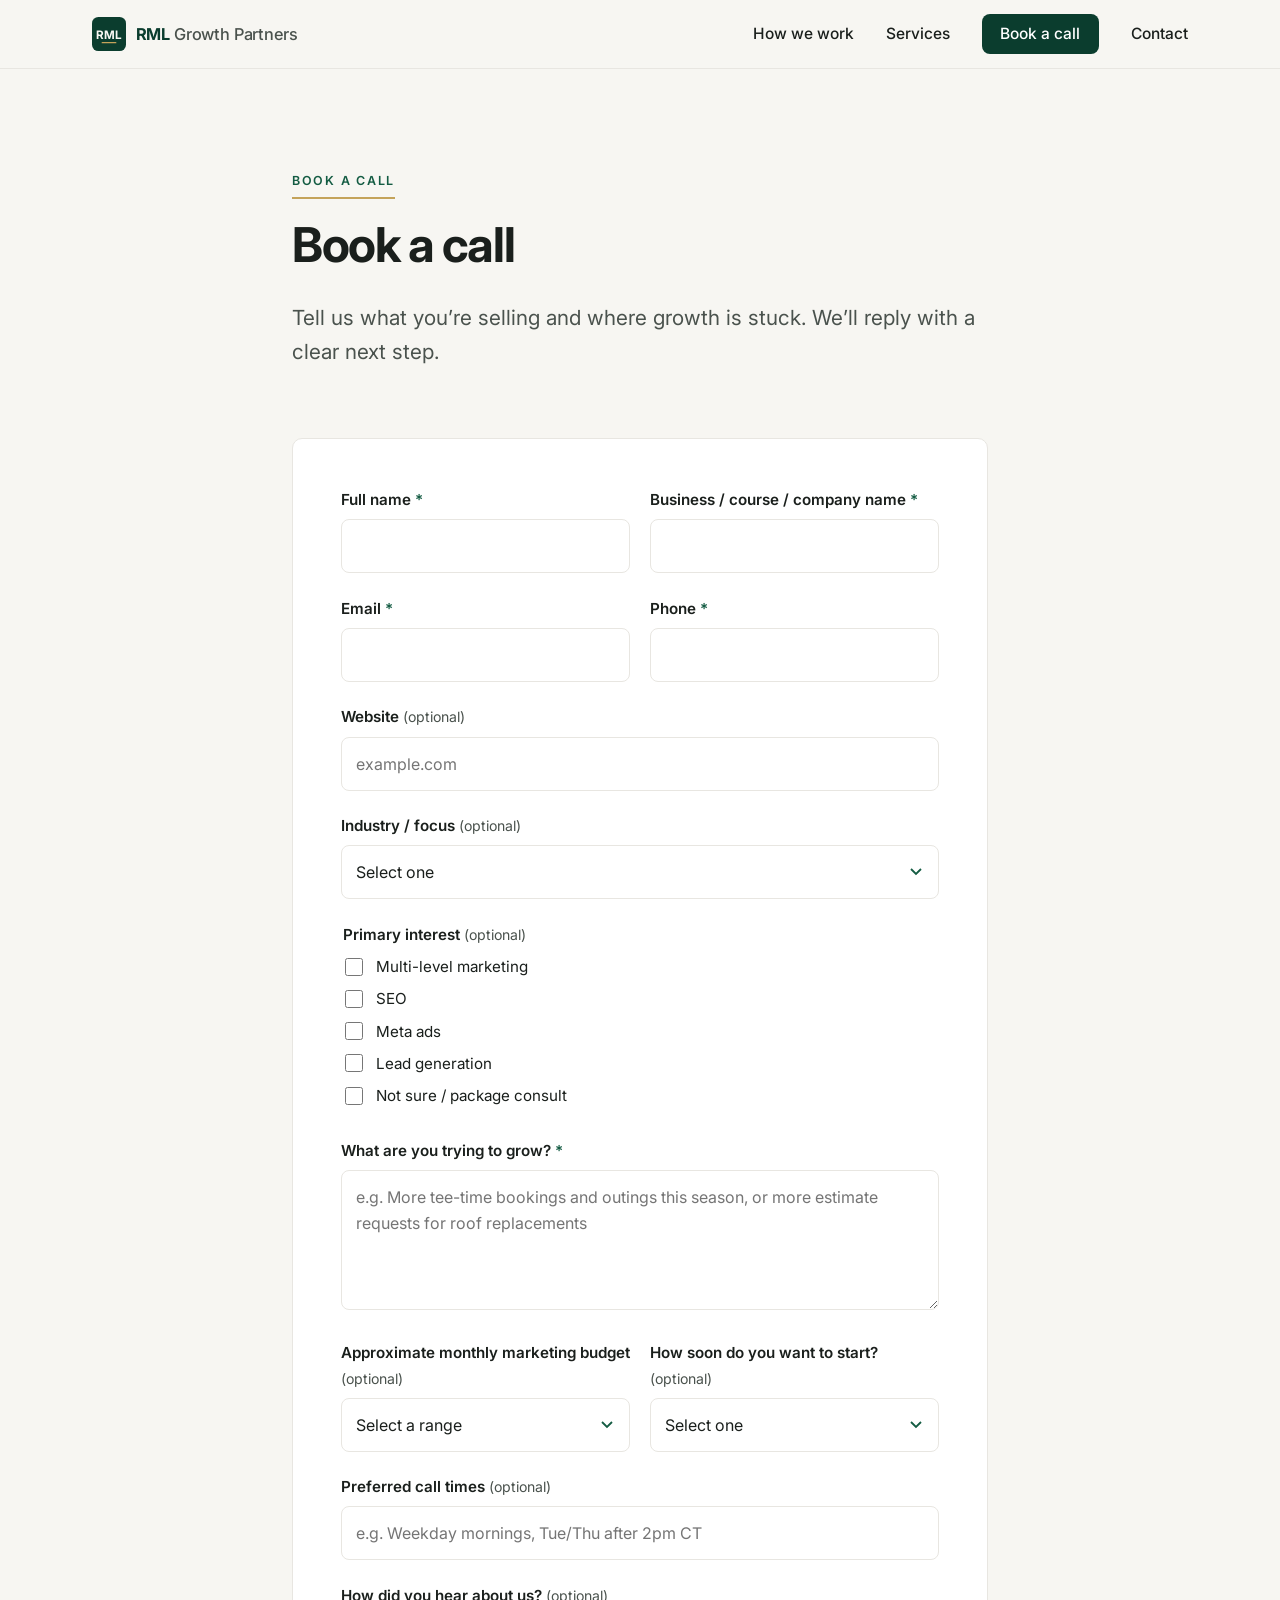
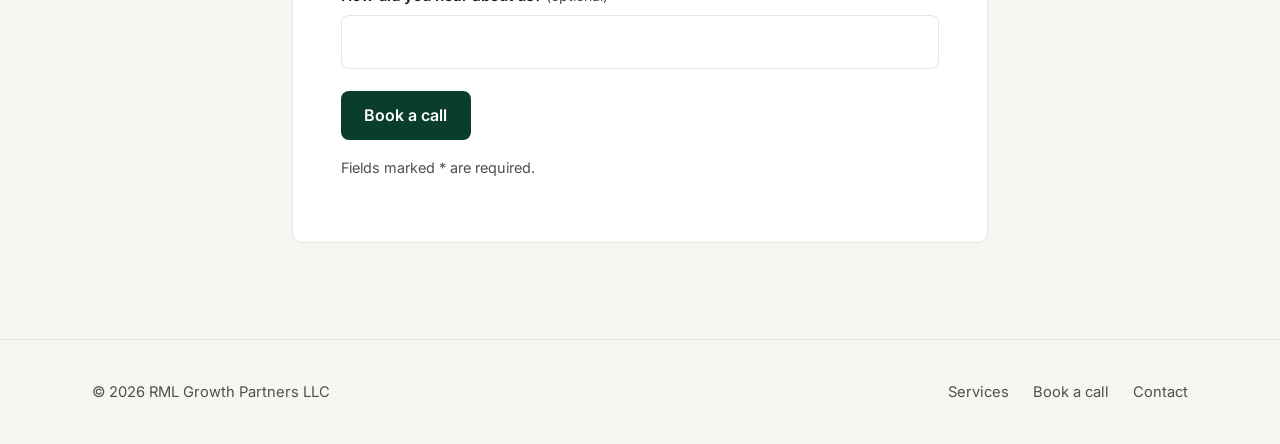
==== book/index.html @ 1b5baf7e "Initial RML Growth Partners marketing site" ====
<!doctype html>
<html lang="en">
<head>
  <meta charset="utf-8">
  <meta name="viewport" content="width=device-width, initial-scale=1">
  <title>Book a call — RML Growth Partners</title>
  <meta name="description" content="Book a call with RML Growth Partners. Tell us what you’re selling and where growth is stuck — we’ll reply with a clear next step.">
  <meta name="theme-color" content="#0B3D2E">
  <meta property="og:type" content="website">
  <meta property="og:site_name" content="RML Growth Partners">
  <meta property="og:title" content="Book a call — RML Growth Partners">
  <meta property="og:description" content="Book a call with RML Growth Partners. Tell us what you’re selling and where growth is stuck — we’ll reply with a clear next step.">
  <link rel="icon" type="image/svg+xml" href="../assets/favicon.svg">
  <link rel="preconnect" href="https://fonts.googleapis.com">
  <link rel="preconnect" href="https://fonts.gstatic.com" crossorigin>
  <link href="https://fonts.googleapis.com/css2?family=Inter:wght@400;500;600;700&display=swap" rel="stylesheet">
  <link rel="stylesheet" href="../styles.css">
</head>
<body>
  <a class="skip-link" href="#main">Skip to content</a>
  <header class="site-header">
    <div class="container header-inner">
      <a class="brand" href="../" aria-label="RML Growth Partners — home">
        <svg class="brand-mark" viewBox="0 0 64 64" aria-hidden="true" focusable="false"><rect width="64" height="64" rx="12" fill="#0B3D2E"/><text x="32" y="41" text-anchor="middle" font-family="Inter, Helvetica, Arial, sans-serif" font-size="22" font-weight="700" fill="#F7F6F2">RML</text><rect x="18" y="47" width="28" height="2.5" rx="1.25" fill="#C4A35A"/></svg>
        <span class="brand-name">RML <span>Growth Partners</span></span>
      </a>
      <button class="nav-toggle" type="button" aria-controls="site-nav" aria-expanded="false" aria-label="Open menu">
        <svg width="22" height="22" viewBox="0 0 24 24" fill="none" stroke="currentColor" stroke-width="1.8" stroke-linecap="round" aria-hidden="true"><path d="M4 7h16M4 12h16M4 17h16"/></svg>
      </button>
      <nav id="site-nav" class="site-nav" aria-label="Primary">
        <ul>
          <li><a href="../#how-we-work">How we work</a></li>
          <li><a href="../#services">Services</a></li>
          <li><a class="btn btn-primary" href="../book/">Book a call</a></li>
          <li><a href="../contact/">Contact</a></li>
        </ul>
      </nav>
    </div>
  </header>
  <main id="main">
    <section class="page-head">
      <div class="container narrow">
        <span class="kicker">Book a call</span>
        <h1>Book a call</h1>
        <p class="lead">Tell us what you’re selling and where growth is stuck. We’ll reply with a clear next step.</p>
      </div>
    </section>
    <section class="form-wrap">
      <div class="container narrow">
        <div class="form-panel">
          <form id="book-form" action="https://formsubmit.co/ajax/ryan@rmlgrowth.com" method="POST" data-ajax-form data-success="book-success" novalidate>
            <input type="hidden" name="_subject" value="New call request — rmlgrowth.com">
            <input type="hidden" name="_template" value="table">
            <input type="hidden" name="_captcha" value="false">
            <input type="hidden" name="Form" value="Book a call (/book)">
            <div class="hp" aria-hidden="true">
              <label for="book-honey">Leave this field empty</label>
              <input id="book-honey" type="text" name="_honey" tabindex="-1" autocomplete="off">
            </div>

            <div class="field-row">
              <div class="field">
                <label for="book-name">Full name <span class="req" aria-hidden="true">*</span></label>
                <input id="book-name" name="Full name" type="text" autocomplete="name" required aria-describedby="book-name-err">
                <p class="field-error" id="book-name-err" role="alert"></p>
              </div>
              <div class="field">
                <label for="book-company">Business / course / company name <span class="req" aria-hidden="true">*</span></label>
                <input id="book-company" name="Business name" type="text" autocomplete="organization" required aria-describedby="book-company-err">
                <p class="field-error" id="book-company-err" role="alert"></p>
              </div>
            </div>
            <div class="field-row">
              <div class="field">
                <label for="book-email">Email <span class="req" aria-hidden="true">*</span></label>
                <input id="book-email" name="email" type="email" autocomplete="email" required aria-describedby="book-email-err">
                <p class="field-error" id="book-email-err" role="alert"></p>
              </div>
              <div class="field">
                <label for="book-phone">Phone <span class="req" aria-hidden="true">*</span></label>
                <input id="book-phone" name="Phone" type="tel" autocomplete="tel" required aria-describedby="book-phone-err">
                <p class="field-error" id="book-phone-err" role="alert"></p>
              </div>
            </div>
            <div class="field">
              <label for="book-website">Website <span class="opt">(optional)</span></label>
              <input id="book-website" name="Website" type="url" autocomplete="url" placeholder="example.com" aria-describedby="book-website-err">
              <p class="field-error" id="book-website-err" role="alert"></p>
            </div>
            <div class="field">
              <label for="book-industry">Industry / focus <span class="opt">(optional)</span></label>
              <select id="book-industry" name="Industry">
                <option value="">Select one</option>
                <option>Golf course</option>
                <option>Roofing</option>
                <option>HVAC</option>
                <option>Other / multi</option>
              </select>
            </div>
            <fieldset class="field checkbox-group">
              <legend>Primary interest <span class="opt">(optional)</span></legend>
              <label class="check"><input type="checkbox" name="Primary interest" value="Multi-level marketing"> Multi-level marketing</label>
              <label class="check"><input type="checkbox" name="Primary interest" value="SEO"> SEO</label>
              <label class="check"><input type="checkbox" name="Primary interest" value="Meta ads"> Meta ads</label>
              <label class="check"><input type="checkbox" name="Primary interest" value="Lead generation"> Lead generation</label>
              <label class="check"><input type="checkbox" name="Primary interest" value="Not sure / package consult"> Not sure / package consult</label>
            </fieldset>
            <div class="field">
              <label for="book-grow">What are you trying to grow? <span class="req" aria-hidden="true">*</span></label>
              <textarea id="book-grow" name="What are you trying to grow" required placeholder="e.g. More tee-time bookings and outings this season, or more estimate requests for roof replacements" aria-describedby="book-grow-err"></textarea>
              <p class="field-error" id="book-grow-err" role="alert"></p>
            </div>
            <div class="field-row">
              <div class="field">
                <label for="book-budget">Approximate monthly marketing budget <span class="opt">(optional)</span></label>
                <select id="book-budget" name="Monthly budget">
                <option value="">Select a range</option>
                <option>Under $2k</option>
                <option>$2–5k</option>
                <option>$5–10k</option>
                <option>$10k+</option>
                <option>Prefer to discuss</option>
                </select>
              </div>
              <div class="field">
                <label for="book-timing">How soon do you want to start? <span class="opt">(optional)</span></label>
                <select id="book-timing" name="Start timing">
                <option value="">Select one</option>
                <option>ASAP</option>
                <option>This month</option>
                <option>Exploring</option>
                </select>
              </div>
            </div>
            <div class="field">
              <label for="book-times">Preferred call times <span class="opt">(optional)</span></label>
              <input id="book-times" name="Preferred call times" type="text" placeholder="e.g. Weekday mornings, Tue/Thu after 2pm CT" aria-describedby="book-times-err">
              <p class="field-error" id="book-times-err" role="alert"></p>
            </div>
            <div class="field">
              <label for="book-source">How did you hear about us? <span class="opt">(optional)</span></label>
              <input id="book-source" name="How did you hear about us" type="text">
            </div>

            <button class="btn btn-primary" type="submit">Book a call</button>
            <p class="form-note">Fields marked <span class="req">*</span> are required.</p>
            <div class="form-status" role="alert" aria-live="assertive"></div>
          </form>

          <div id="book-success" class="form-success" role="status" aria-live="polite">
            <svg class="check-icon" viewBox="0 0 48 48" fill="none" stroke="currentColor" stroke-width="2" stroke-linecap="round" stroke-linejoin="round" aria-hidden="true"><circle cx="24" cy="24" r="20"/><path d="m15 24 6 6 12-12"/></svg>
            <h2>Thanks — we’ll follow up shortly.</h2>
            <p><a href="../">Back to home</a></p>
          </div>
        </div>
      </div>
    </section>
  </main>
  <footer class="site-footer">
    <div class="container footer-inner">
      <p style="margin:0">&copy; <span data-year>2026</span> RML Growth Partners LLC</p>
      <nav class="footer-nav" aria-label="Footer">
        <ul>
          <li><a href="../#services">Services</a></li>
          <li><a href="../book/">Book a call</a></li>
          <li><a href="../contact/">Contact</a></li>
        </ul>
      </nav>
    </div>
  </footer>
  <script src="../main.js" defer></script>
</body>
</html>
---- styles.css ----
/* RML Growth Partners — single stylesheet */
:root {
  --green-900: #0B3D2E;
  --green-700: #145C43;
  --gold: #C4A35A;
  --text: #1A1F1C;
  --muted: #4A524D;
  --bg: #F7F6F2;
  --neutral: #E8E6E1;
  --white: #FFFFFF;
  --radius: 10px;
  --max: 1160px;
  --measure: 760px;
  --font: "Inter", system-ui, -apple-system, "Segoe UI", Roboto, Helvetica, Arial, sans-serif;
}

*, *::before, *::after { box-sizing: border-box; }
html { scroll-behavior: smooth; -webkit-text-size-adjust: 100%; }
@media (prefers-reduced-motion: reduce) { html { scroll-behavior: auto; } }
body {
  margin: 0;
  font-family: var(--font);
  font-size: 1.0625rem;
  line-height: 1.65;
  color: var(--text);
  background: var(--bg);
  -webkit-font-smoothing: antialiased;
}
img, svg { display: block; max-width: 100%; }
a { color: var(--green-700); text-underline-offset: 3px; }
a:hover { color: var(--green-900); }
:focus-visible { outline: 3px solid var(--gold); outline-offset: 3px; border-radius: 4px; }

h1, h2, h3 { line-height: 1.15; letter-spacing: -0.02em; margin: 0 0 .6em; color: var(--text); }
h1 { font-size: clamp(2.1rem, 5.4vw, 3.6rem); font-weight: 700; letter-spacing: -0.03em; }
h2 { font-size: clamp(1.7rem, 3.6vw, 2.5rem); font-weight: 700; }
h3 { font-size: 1.25rem; font-weight: 650; }
p { margin: 0 0 1em; }

.skip-link { position: absolute; left: -9999px; top: 0; background: var(--white); color: var(--green-900); padding: .75rem 1rem; z-index: 100; }
.skip-link:focus { left: 1rem; top: 1rem; }

.container { width: 100%; max-width: var(--max); margin: 0 auto; padding: 0 1.25rem; }
.narrow { max-width: var(--measure); }
@media (min-width: 768px) { .container { padding: 0 2rem; } }

/* Header */
.site-header { position: sticky; top: 0; z-index: 50; background: rgba(247, 246, 242, .94); backdrop-filter: saturate(1.2) blur(8px); border-bottom: 1px solid var(--neutral); }
.header-inner { display: flex; align-items: center; justify-content: space-between; min-height: 68px; gap: 1rem; }
.brand { display: inline-flex; align-items: center; gap: .6rem; text-decoration: none; color: var(--green-900); font-weight: 700; letter-spacing: -0.01em; }
.brand-mark { width: 34px; height: 34px; }
.brand-name { font-size: 1.02rem; }
.brand-name span { font-weight: 500; color: var(--muted); }
.nav-toggle { display: inline-flex; align-items: center; justify-content: center; width: 44px; height: 44px; border: 1px solid var(--neutral); background: var(--white); border-radius: 8px; cursor: pointer; color: var(--green-900); }
.site-nav { display: none; }
.site-nav.is-open { display: block; position: absolute; top: 68px; left: 0; right: 0; background: var(--bg); border-bottom: 1px solid var(--neutral); padding: .5rem 1.25rem 1.25rem; }
.site-nav ul { list-style: none; margin: 0; padding: 0; display: flex; flex-direction: column; gap: .25rem; }
.site-nav a { display: block; padding: .7rem 0; text-decoration: none; color: var(--text); font-weight: 500; }
.site-nav a:hover { color: var(--green-700); }
.site-nav .btn { display: inline-flex; margin-top: .5rem; color: var(--white); }
@media (min-width: 860px) {
  .nav-toggle { display: none; }
  .site-nav, .site-nav.is-open { display: block; position: static; background: none; border: 0; padding: 0; }
  .site-nav ul { flex-direction: row; align-items: center; gap: 2rem; }
  .site-nav a { padding: .4rem 0; font-size: .97rem; }
  .site-nav .btn { margin-top: 0; padding: .6rem 1.1rem; }
}

/* Buttons */
.btn { display: inline-flex; align-items: center; justify-content: center; gap: .5rem; padding: .85rem 1.4rem; border-radius: 8px; font-weight: 600; font-size: 1rem; text-decoration: none; border: 1.5px solid transparent; cursor: pointer; transition: background .15s ease, color .15s ease, border-color .15s ease; font-family: inherit; line-height: 1.2; }
.btn-primary { background: var(--green-900); color: var(--white); }
.btn-primary:hover { background: var(--green-700); color: var(--white); }
.btn-secondary { background: transparent; color: var(--green-900); border-color: var(--green-900); }
.btn-secondary:hover { background: var(--green-900); color: var(--white); }
.btn-light { background: var(--white); color: var(--green-900); }
.btn-light:hover { background: var(--bg); color: var(--green-900); }
.btn-outline-light { background: transparent; color: var(--white); border-color: rgba(255,255,255,.6); }
.btn-outline-light:hover { background: rgba(255,255,255,.1); color: var(--white); border-color: var(--white); }
.btn[disabled] { opacity: .6; cursor: progress; }
.btn-row { display: flex; flex-wrap: wrap; gap: .85rem; }

/* Sections */
.section { padding: 5rem 0; }
@media (min-width: 768px) { .section { padding: 7.5rem 0; } }
.section + .section { border-top: 1px solid var(--neutral); }
.kicker { display: inline-block; font-size: .78rem; font-weight: 600; letter-spacing: .14em; text-transform: uppercase; color: var(--green-700); margin-bottom: 1.1rem; padding-bottom: .35rem; border-bottom: 2px solid var(--gold); }
.lead { font-size: clamp(1.1rem, 2vw, 1.3rem); color: var(--muted); max-width: 62ch; }
.section-head { max-width: var(--measure); margin-bottom: 3rem; }

/* Hero */
.hero { background: var(--green-900); color: var(--white); padding: 5.5rem 0 6rem; position: relative; overflow: hidden; }
.hero::after { content: ""; position: absolute; inset: auto -20% -60% auto; width: 70vw; height: 70vw; max-width: 900px; max-height: 900px; border-radius: 50%; background: radial-gradient(circle, rgba(20,92,67,.55) 0%, rgba(11,61,46,0) 70%); pointer-events: none; }
@media (min-width: 768px) { .hero { padding: 8.5rem 0 9rem; } }
.hero .container { position: relative; z-index: 1; }
.hero h1 { color: var(--white); max-width: 18ch; }
.hero .kicker { color: rgba(255,255,255,.85); }
.hero .lead { color: rgba(255,255,255,.82); margin-bottom: 2.25rem; }
.hero-note { margin-top: 1.5rem; font-size: .95rem; color: rgba(255,255,255,.7); max-width: 58ch; }

/* Steps */
.steps { list-style: none; margin: 0; padding: 0; display: grid; gap: 2.5rem; counter-reset: step; }
@media (min-width: 768px) { .steps { grid-template-columns: repeat(2, 1fr); gap: 3rem 4rem; } }
@media (min-width: 1080px) { .steps { grid-template-columns: repeat(4, 1fr); gap: 2.5rem; } }
.step { border-top: 2px solid var(--green-900); padding-top: 1.25rem; }
.step-num { display: block; font-size: .85rem; font-weight: 600; color: var(--green-700); letter-spacing: .08em; margin-bottom: .6rem; }
.step p { color: var(--muted); margin: 0; }

/* Services */
.services { background: var(--white); }
.service-grid { display: grid; gap: 1.5rem; }
@media (min-width: 860px) { .service-grid { grid-template-columns: repeat(2, 1fr); gap: 1.75rem; } }
.service-card { background: var(--bg); border: 1px solid var(--neutral); border-radius: var(--radius); padding: 2rem; scroll-margin-top: 90px; }
@media (min-width: 768px) { .service-card { padding: 2.5rem; } }
.service-icon { width: 44px; height: 44px; color: var(--green-700); margin-bottom: 1.25rem; }
.service-card h3 { font-size: 1.4rem; }
.service-card > p { color: var(--muted); }
.checklist { list-style: none; margin: 1.25rem 0 0; padding: 1.25rem 0 0; border-top: 1px solid var(--neutral); display: grid; gap: .6rem; }
.checklist li { position: relative; padding-left: 1.6rem; font-size: .98rem; }
.checklist li::before { content: ""; position: absolute; left: 0; top: .55em; width: .65rem; height: .35rem; border-left: 2px solid var(--green-700); border-bottom: 2px solid var(--green-700); transform: rotate(-45deg); }

/* Who we serve */
.serve-grid { display: grid; gap: 1.25rem; margin-top: 2.5rem; }
@media (min-width: 768px) { .serve-grid { grid-template-columns: repeat(3, 1fr); } }
.serve-item { background: var(--white); border: 1px solid var(--neutral); border-radius: var(--radius); padding: 1.75rem; }
.serve-item h3 { font-size: 1.1rem; margin-bottom: .4rem; }
.serve-item p { color: var(--muted); margin: 0; font-size: .98rem; }

/* CTA band */
.cta-band { background: var(--green-900); color: var(--white); }
.cta-band h2 { color: var(--white); max-width: 22ch; }
.cta-band p { color: rgba(255,255,255,.82); max-width: 60ch; }
.cta-band .btn-row { margin-top: 2rem; }
.cta-split { display: grid; gap: 2rem; margin-top: 2.5rem; }
@media (min-width: 768px) { .cta-split { grid-template-columns: 1fr 1fr; gap: 3rem; } }
.cta-split > div { border-top: 1px solid rgba(255,255,255,.2); padding-top: 1.25rem; }
.cta-split h3 { color: var(--white); font-size: 1.1rem; }
.cta-split p { font-size: .98rem; margin-bottom: 1.25rem; }

/* Page header (subpages) */
.page-head { padding: 4.5rem 0 2.5rem; }
@media (min-width: 768px) { .page-head { padding: 6rem 0 3rem; } }
.page-head h1 { font-size: clamp(2rem, 4.5vw, 3rem); }

/* Forms */
.form-wrap { padding-bottom: 6rem; }
.form-panel { background: var(--white); border: 1px solid var(--neutral); border-radius: var(--radius); padding: 1.75rem; }
@media (min-width: 768px) { .form-panel { padding: 3rem; } }
.field { margin-bottom: 1.4rem; }
.field label, .field legend { display: block; font-weight: 600; font-size: .95rem; margin-bottom: .45rem; }
.field .opt { font-weight: 400; color: var(--muted); font-size: .88rem; }
.field .req { color: var(--green-700); }
.field input, .field select, .field textarea { width: 100%; font: inherit; font-size: 1rem; color: var(--text); background: var(--white); border: 1.5px solid var(--neutral); border-radius: 8px; padding: .8rem .9rem; transition: border-color .15s ease; }
.field select { appearance: none; background-image: url("data:image/svg+xml,%3Csvg xmlns='http://www.w3.org/2000/svg' width='12' height='8' viewBox='0 0 12 8'%3E%3Cpath d='M1 1l5 5 5-5' stroke='%23145C43' stroke-width='1.8' fill='none'/%3E%3C/svg%3E"); background-repeat: no-repeat; background-position: right 1rem center; padding-right: 2.5rem; }
.field textarea { min-height: 140px; resize: vertical; }
.field input:hover, .field select:hover, .field textarea:hover { border-color: #cfccc5; }
.field input:focus, .field select:focus, .field textarea:focus { outline: none; border-color: var(--green-700); box-shadow: 0 0 0 3px rgba(196,163,90,.35); }
.field.has-error input, .field.has-error select, .field.has-error textarea { border-color: #A23B2A; }
.field-error { display: none; color: #A23B2A; font-size: .88rem; margin-top: .35rem; }
.field.has-error .field-error { display: block; }
.field-row { display: grid; gap: 0 1.25rem; }
@media (min-width: 640px) { .field-row { grid-template-columns: 1fr 1fr; align-items: end; } }
.checkbox-group { border: 0; padding: 0; margin: 0 0 1.4rem; }
.checkbox-group label.check { display: flex; align-items: center; gap: .6rem; font-weight: 400; margin: 0 0 .45rem; cursor: pointer; }
.checkbox-group input[type="checkbox"] { width: 18px; height: 18px; accent-color: var(--green-900); }
.hp { position: absolute !important; left: -10000px !important; width: 1px; height: 1px; overflow: hidden; }
.form-note { font-size: .9rem; color: var(--muted); margin-top: 1rem; }
.form-status { margin-top: 1.25rem; padding: 1rem 1.15rem; border-radius: 8px; display: none; }
.form-status.is-error { display: block; background: #FBEFEC; border: 1px solid #E8C4BC; color: #6E2418; }
.form-success { display: none; text-align: left; }
.form-success.is-visible { display: block; }
.form-success h2 { font-size: 1.75rem; }
.form-success .check-icon { width: 48px; height: 48px; color: var(--green-700); margin-bottom: 1rem; }

/* Footer */
.site-footer { border-top: 1px solid var(--neutral); padding: 2.5rem 0; font-size: .92rem; color: var(--muted); }
.footer-inner { display: flex; flex-direction: column; gap: 1rem; }
@media (min-width: 768px) { .footer-inner { flex-direction: row; justify-content: space-between; align-items: center; } }
.footer-nav ul { list-style: none; margin: 0; padding: 0; display: flex; flex-wrap: wrap; gap: 1.5rem; }
.footer-nav a { color: var(--muted); text-decoration: none; }
.footer-nav a:hover { color: var(--green-900); text-decoration: underline; }

/* Subtle reveal */
.reveal { opacity: 1; transform: none; }
.js .reveal { opacity: 0; transform: translateY(14px); transition: opacity .6s ease, transform .6s ease; }
.js .reveal.is-in { opacity: 1; transform: none; }
@media (prefers-reduced-motion: reduce) { .js .reveal { opacity: 1; transform: none; transition: none; } }

/* 404 */
.notfound { padding: 7rem 0; }
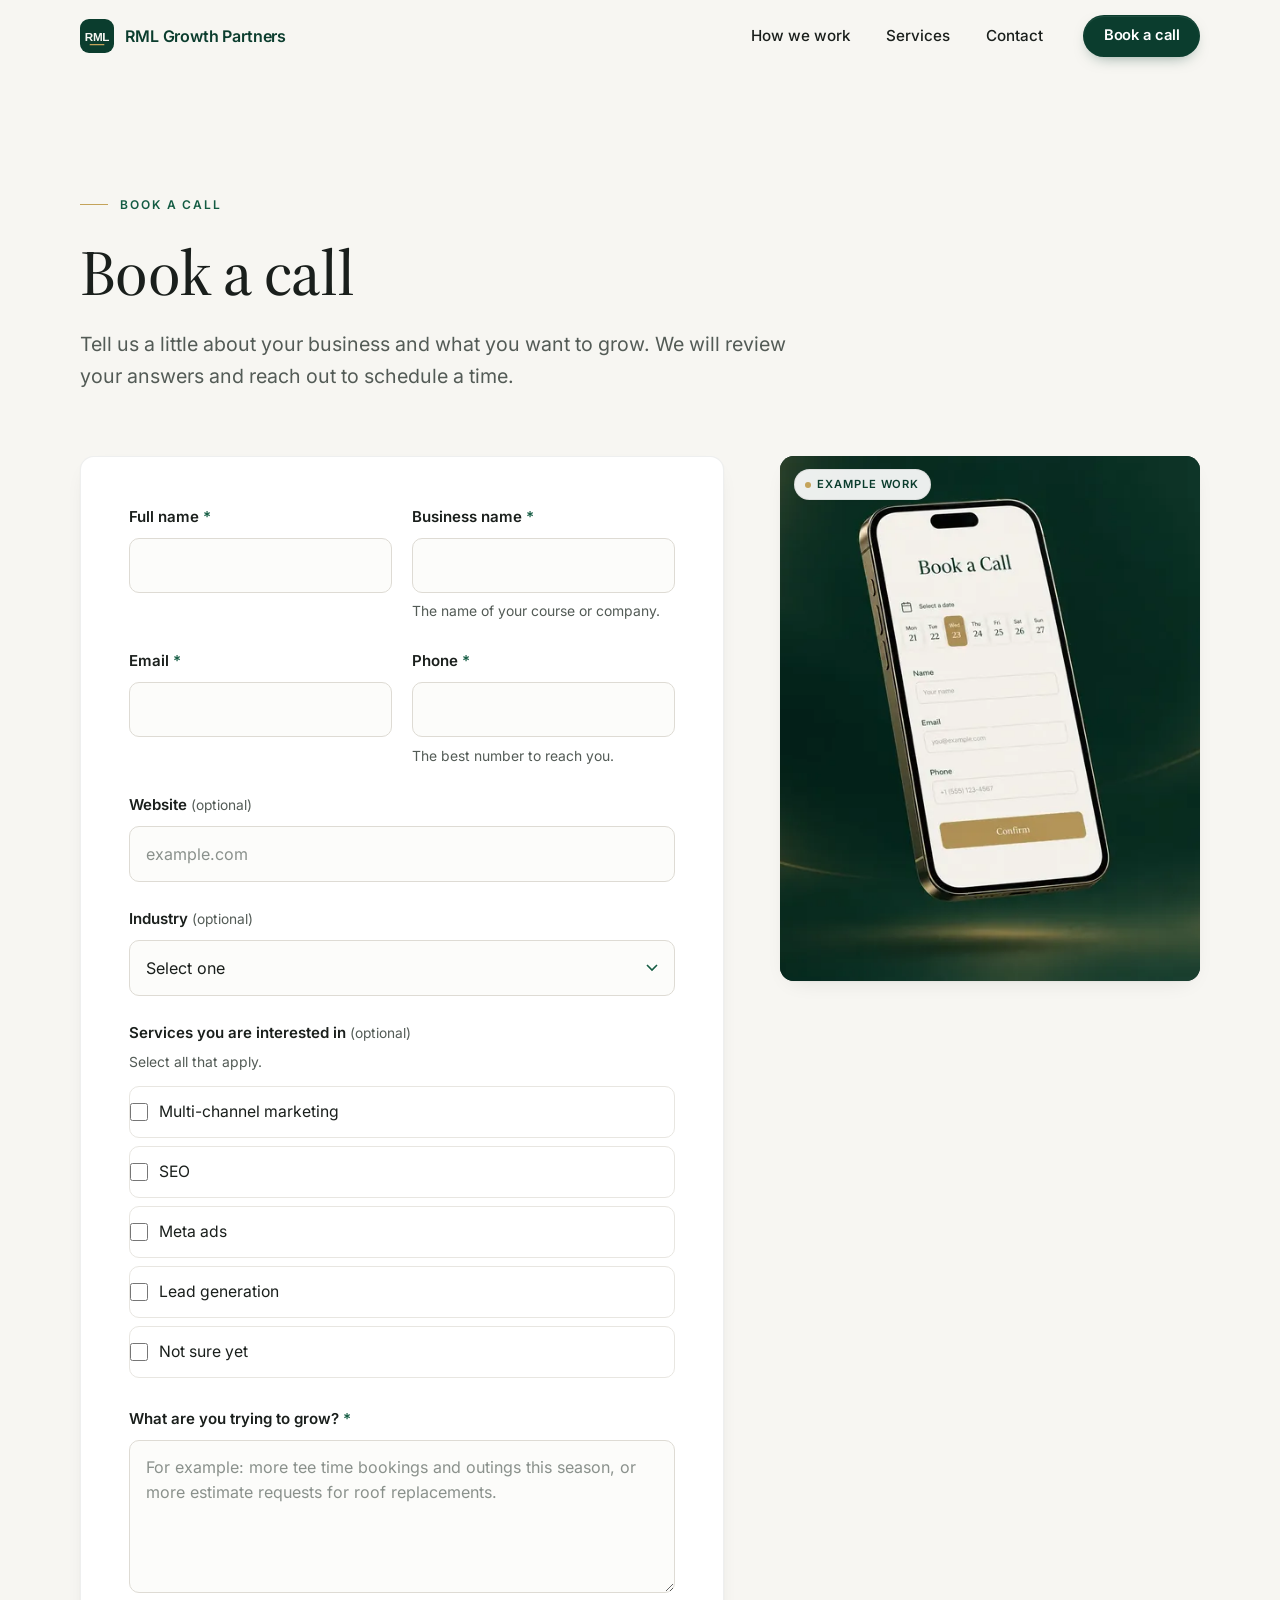
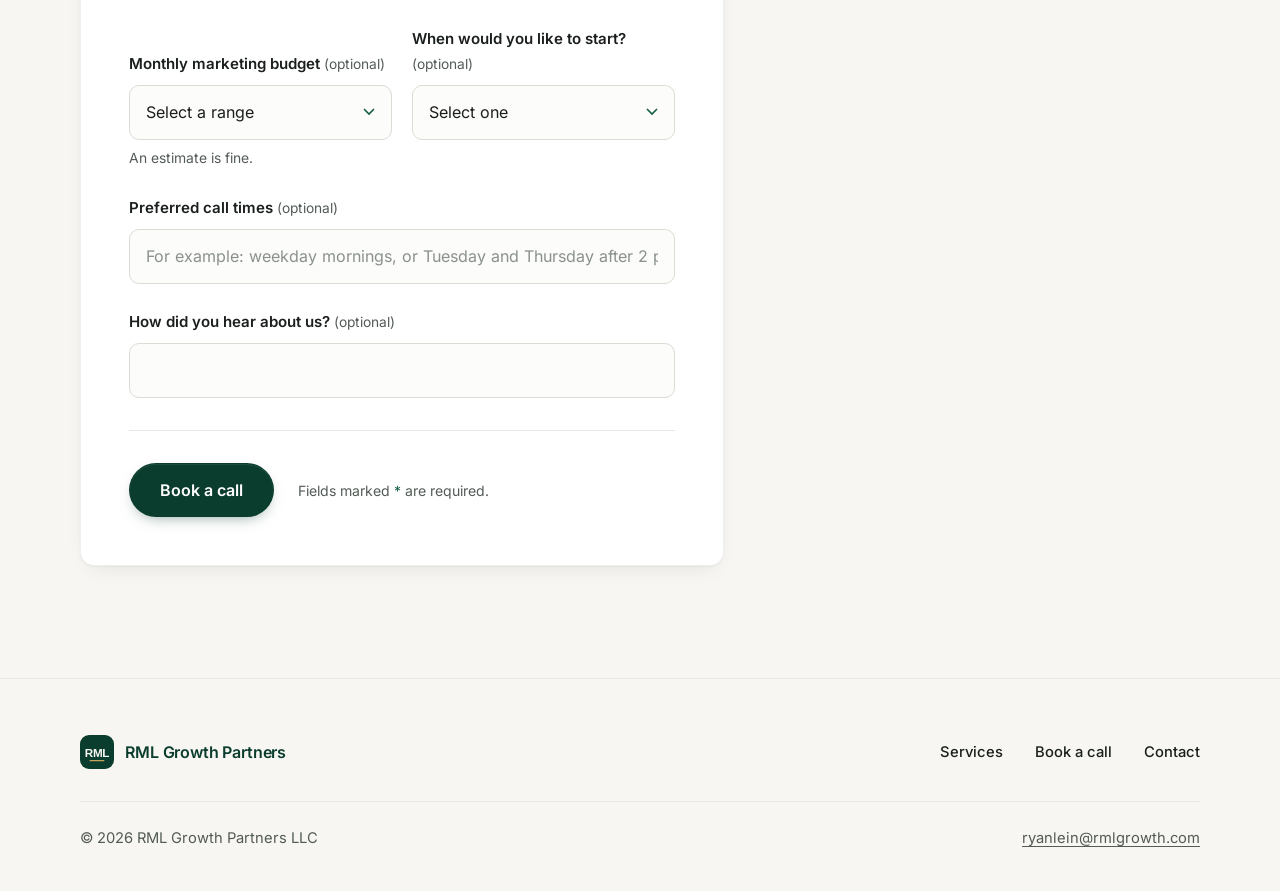
==== commit 84851159: "v2: new copy, premium layout, media with crossfading loop videos, self hosted fonts, new form addres" ====
--- a/book/index.html
+++ b/book/index.html
@@ -3,169 +3,189 @@
 <head>
   <meta charset="utf-8">
   <meta name="viewport" content="width=device-width, initial-scale=1">
-  <title>Book a call — RML Growth Partners</title>
-  <meta name="description" content="Book a call with RML Growth Partners. Tell us what you’re selling and where growth is stuck — we’ll reply with a clear next step.">
+  <title>Book a Call | RML Growth Partners</title>
+  <meta name="description" content="Book a call with RML Growth Partners. Tell us what you sell and where growth has stalled, and we will reply with a recommended next step.">
   <meta name="theme-color" content="#0B3D2E">
   <meta property="og:type" content="website">
   <meta property="og:site_name" content="RML Growth Partners">
-  <meta property="og:title" content="Book a call — RML Growth Partners">
-  <meta property="og:description" content="Book a call with RML Growth Partners. Tell us what you’re selling and where growth is stuck — we’ll reply with a clear next step.">
+  <meta property="og:title" content="Book a Call | RML Growth Partners">
+  <meta property="og:description" content="Book a call with RML Growth Partners. Tell us what you sell and where growth has stalled, and we will reply with a recommended next step.">
   <link rel="icon" type="image/svg+xml" href="../assets/favicon.svg">
-  <link rel="preconnect" href="https://fonts.googleapis.com">
-  <link rel="preconnect" href="https://fonts.gstatic.com" crossorigin>
-  <link href="https://fonts.googleapis.com/css2?family=Inter:wght@400;500;600;700&display=swap" rel="stylesheet">
+  <link rel="preload" href="../assets/fonts/inter-latin-var.woff2" as="font" type="font/woff2" crossorigin>
+  <link rel="preload" href="../assets/fonts/source-serif-4-latin-var.woff2" as="font" type="font/woff2" crossorigin>
   <link rel="stylesheet" href="../styles.css">
 </head>
 <body>
   <a class="skip-link" href="#main">Skip to content</a>
   <header class="site-header">
     <div class="container header-inner">
-      <a class="brand" href="../" aria-label="RML Growth Partners — home">
-        <svg class="brand-mark" viewBox="0 0 64 64" aria-hidden="true" focusable="false"><rect width="64" height="64" rx="12" fill="#0B3D2E"/><text x="32" y="41" text-anchor="middle" font-family="Inter, Helvetica, Arial, sans-serif" font-size="22" font-weight="700" fill="#F7F6F2">RML</text><rect x="18" y="47" width="28" height="2.5" rx="1.25" fill="#C4A35A"/></svg>
-        <span class="brand-name">RML <span>Growth Partners</span></span>
+      <a class="brand" href="../" aria-label="RML Growth Partners home">
+        <img class="brand-mark" src="../assets/favicon.svg" width="34" height="34" alt="">
+        <span class="brand-name">RML Growth Partners</span>
       </a>
       <button class="nav-toggle" type="button" aria-controls="site-nav" aria-expanded="false" aria-label="Open menu">
-        <svg width="22" height="22" viewBox="0 0 24 24" fill="none" stroke="currentColor" stroke-width="1.8" stroke-linecap="round" aria-hidden="true"><path d="M4 7h16M4 12h16M4 17h16"/></svg>
+        <svg width="22" height="22" viewBox="0 0 24 24" fill="none" stroke="currentColor" stroke-width="1.7" stroke-linecap="round" aria-hidden="true"><path class="i-open" d="M4 7h16M4 12h16M4 17h16"/><path class="i-close" d="M6 6l12 12M18 6L6 18"/></svg>
       </button>
       <nav id="site-nav" class="site-nav" aria-label="Primary">
         <ul>
           <li><a href="../#how-we-work">How we work</a></li>
           <li><a href="../#services">Services</a></li>
-          <li><a class="btn btn-primary" href="../book/">Book a call</a></li>
           <li><a href="../contact/">Contact</a></li>
+          <li class="nav-cta"><a class="btn btn-primary btn-sm" href="../book/">Book a call</a></li>
         </ul>
       </nav>
     </div>
   </header>
   <main id="main">
-    <section class="page-head">
-      <div class="container narrow">
-        <span class="kicker">Book a call</span>
-        <h1>Book a call</h1>
-        <p class="lead">Tell us what you’re selling and where growth is stuck. We’ll reply with a clear next step.</p>
+    <section class="page-intro">
+      <div class="container">
+        <div class="intro-text">
+          <p class="kicker">Book a call</p>
+          <h1>Book a call</h1>
+          <p class="lead">Tell us a little about your business and what you want to grow. We will review your answers and reach out to schedule a time.</p>
+        </div>
       </div>
     </section>
-    <section class="form-wrap">
-      <div class="container narrow">
+    <section class="form-section">
+      <div class="container form-layout">
         <div class="form-panel">
-          <form id="book-form" action="https://formsubmit.co/ajax/ryan@rmlgrowth.com" method="POST" data-ajax-form data-success="book-success" novalidate>
-            <input type="hidden" name="_subject" value="New call request — rmlgrowth.com">
+          <form id="book-form" action="https://formsubmit.co/ajax/ryanlein@rmlgrowth.com" method="POST" data-ajax-form data-success="book-success" novalidate>
+            <input type="hidden" name="_subject" value="New call request from rmlgrowth.com">
             <input type="hidden" name="_template" value="table">
             <input type="hidden" name="_captcha" value="false">
-            <input type="hidden" name="Form" value="Book a call (/book)">
+            <input type="hidden" name="Form source" value="Book a call (/book)">
             <div class="hp" aria-hidden="true">
               <label for="book-honey">Leave this field empty</label>
               <input id="book-honey" type="text" name="_honey" tabindex="-1" autocomplete="off">
             </div>
-
-            <div class="field-row">
+              <div class="field-row">
               <div class="field">
                 <label for="book-name">Full name <span class="req" aria-hidden="true">*</span></label>
                 <input id="book-name" name="Full name" type="text" autocomplete="name" required aria-describedby="book-name-err">
-                <p class="field-error" id="book-name-err" role="alert"></p>
+                <p class="field-error" id="book-name-err" aria-live="polite"></p>
               </div>
               <div class="field">
-                <label for="book-company">Business / course / company name <span class="req" aria-hidden="true">*</span></label>
-                <input id="book-company" name="Business name" type="text" autocomplete="organization" required aria-describedby="book-company-err">
-                <p class="field-error" id="book-company-err" role="alert"></p>
+                <label for="book-company">Business name <span class="req" aria-hidden="true">*</span></label>
+                <input id="book-company" name="Business name" type="text" autocomplete="organization" required aria-describedby="book-company-help book-company-err">
+                <p class="helper" id="book-company-help">The name of your course or company.</p>
+                <p class="field-error" id="book-company-err" aria-live="polite"></p>
               </div>
-            </div>
-            <div class="field-row">
+              </div>
+              <div class="field-row">
               <div class="field">
                 <label for="book-email">Email <span class="req" aria-hidden="true">*</span></label>
                 <input id="book-email" name="email" type="email" autocomplete="email" required aria-describedby="book-email-err">
-                <p class="field-error" id="book-email-err" role="alert"></p>
+                <p class="field-error" id="book-email-err" aria-live="polite"></p>
               </div>
               <div class="field">
                 <label for="book-phone">Phone <span class="req" aria-hidden="true">*</span></label>
-                <input id="book-phone" name="Phone" type="tel" autocomplete="tel" required aria-describedby="book-phone-err">
-                <p class="field-error" id="book-phone-err" role="alert"></p>
+                <input id="book-phone" name="Phone" type="tel" autocomplete="tel" required aria-describedby="book-phone-help book-phone-err">
+                <p class="helper" id="book-phone-help">The best number to reach you.</p>
+                <p class="field-error" id="book-phone-err" aria-live="polite"></p>
               </div>
-            </div>
-            <div class="field">
-              <label for="book-website">Website <span class="opt">(optional)</span></label>
-              <input id="book-website" name="Website" type="url" autocomplete="url" placeholder="example.com" aria-describedby="book-website-err">
-              <p class="field-error" id="book-website-err" role="alert"></p>
-            </div>
-            <div class="field">
-              <label for="book-industry">Industry / focus <span class="opt">(optional)</span></label>
-              <select id="book-industry" name="Industry">
-                <option value="">Select one</option>
-                <option>Golf course</option>
-                <option>Roofing</option>
-                <option>HVAC</option>
-                <option>Other / multi</option>
-              </select>
-            </div>
-            <fieldset class="field checkbox-group">
-              <legend>Primary interest <span class="opt">(optional)</span></legend>
-              <label class="check"><input type="checkbox" name="Primary interest" value="Multi-level marketing"> Multi-level marketing</label>
-              <label class="check"><input type="checkbox" name="Primary interest" value="SEO"> SEO</label>
-              <label class="check"><input type="checkbox" name="Primary interest" value="Meta ads"> Meta ads</label>
-              <label class="check"><input type="checkbox" name="Primary interest" value="Lead generation"> Lead generation</label>
-              <label class="check"><input type="checkbox" name="Primary interest" value="Not sure / package consult"> Not sure / package consult</label>
-            </fieldset>
-            <div class="field">
-              <label for="book-grow">What are you trying to grow? <span class="req" aria-hidden="true">*</span></label>
-              <textarea id="book-grow" name="What are you trying to grow" required placeholder="e.g. More tee-time bookings and outings this season, or more estimate requests for roof replacements" aria-describedby="book-grow-err"></textarea>
-              <p class="field-error" id="book-grow-err" role="alert"></p>
-            </div>
-            <div class="field-row">
+              </div>
               <div class="field">
-                <label for="book-budget">Approximate monthly marketing budget <span class="opt">(optional)</span></label>
-                <select id="book-budget" name="Monthly budget">
-                <option value="">Select a range</option>
-                <option>Under $2k</option>
-                <option>$2–5k</option>
-                <option>$5–10k</option>
-                <option>$10k+</option>
-                <option>Prefer to discuss</option>
+                <label for="book-website">Website <span class="opt">(optional)</span></label>
+                <input id="book-website" name="Website" type="url" autocomplete="url" placeholder="example.com" aria-describedby="book-website-err">
+                <p class="field-error" id="book-website-err" aria-live="polite"></p>
+              </div>
+              <div class="field">
+                <label for="book-industry">Industry <span class="opt">(optional)</span></label>
+                <select id="book-industry" name="Industry">
+                  <option value="">Select one</option>
+                  <option value="Golf course">Golf course</option>
+                  <option value="Roofing">Roofing</option>
+                  <option value="HVAC">HVAC</option>
+                  <option value="Other">Other</option>
                 </select>
               </div>
+              <fieldset class="field checkbox-group" aria-describedby="book-services-help">
+                <legend>Services you are interested in <span class="opt">(optional)</span></legend>
+                <p class="helper" id="book-services-help">Select all that apply.</p>
+                <label class="check"><input type="checkbox" name="Services you are interested in" value="Multi-channel marketing"><span>Multi-channel marketing</span></label>
+                <label class="check"><input type="checkbox" name="Services you are interested in" value="SEO"><span>SEO</span></label>
+                <label class="check"><input type="checkbox" name="Services you are interested in" value="Meta ads"><span>Meta ads</span></label>
+                <label class="check"><input type="checkbox" name="Services you are interested in" value="Lead generation"><span>Lead generation</span></label>
+                <label class="check"><input type="checkbox" name="Services you are interested in" value="Not sure yet"><span>Not sure yet</span></label>
+              </fieldset>
               <div class="field">
-                <label for="book-timing">How soon do you want to start? <span class="opt">(optional)</span></label>
-                <select id="book-timing" name="Start timing">
-                <option value="">Select one</option>
-                <option>ASAP</option>
-                <option>This month</option>
-                <option>Exploring</option>
+                <label for="book-grow">What are you trying to grow? <span class="req" aria-hidden="true">*</span></label>
+                <textarea id="book-grow" name="What are you trying to grow" placeholder="For example: more tee time bookings and outings this season, or more estimate requests for roof replacements." required aria-describedby="book-grow-err" rows="5"></textarea>
+                <p class="field-error" id="book-grow-err" aria-live="polite"></p>
+              </div>
+              <div class="field-row">
+              <div class="field">
+                <label for="book-budget">Monthly marketing budget <span class="opt">(optional)</span></label>
+                <select id="book-budget" name="Monthly marketing budget" aria-describedby="book-budget-help">
+                  <option value="">Select a range</option>
+                  <option value="Under $2,000">Under $2,000</option>
+                  <option value="$2,000 to $5,000">$2,000 to $5,000</option>
+                  <option value="$5,000 to $10,000">$5,000 to $10,000</option>
+                  <option value="Over $10,000">Over $10,000</option>
+                  <option value="Prefer to discuss">Prefer to discuss</option>
+                </select>
+                <p class="helper" id="book-budget-help">An estimate is fine.</p>
+              </div>
+              <div class="field">
+                <label for="book-timing">When would you like to start? <span class="opt">(optional)</span></label>
+                <select id="book-timing" name="When would you like to start">
+                  <option value="">Select one</option>
+                  <option value="As soon as possible">As soon as possible</option>
+                  <option value="Within the next month">Within the next month</option>
+                  <option value="Just exploring">Just exploring</option>
                 </select>
               </div>
+              </div>
+              <div class="field">
+                <label for="book-times">Preferred call times <span class="opt">(optional)</span></label>
+                <input id="book-times" name="Preferred call times" type="text" placeholder="For example: weekday mornings, or Tuesday and Thursday after 2 p.m. CT" aria-describedby="book-times-err">
+                <p class="field-error" id="book-times-err" aria-live="polite"></p>
+              </div>
+              <div class="field">
+                <label for="book-source">How did you hear about us? <span class="opt">(optional)</span></label>
+                <input id="book-source" name="How did you hear about us" type="text" aria-describedby="book-source-err">
+                <p class="field-error" id="book-source-err" aria-live="polite"></p>
+              </div>
+            <div class="form-actions">
+              <button class="btn btn-primary btn-lg" type="submit">Book a call</button>
+              <p class="form-note">Fields marked <span class="req">*</span> are required.</p>
             </div>
-            <div class="field">
-              <label for="book-times">Preferred call times <span class="opt">(optional)</span></label>
-              <input id="book-times" name="Preferred call times" type="text" placeholder="e.g. Weekday mornings, Tue/Thu after 2pm CT" aria-describedby="book-times-err">
-              <p class="field-error" id="book-times-err" role="alert"></p>
-            </div>
-            <div class="field">
-              <label for="book-source">How did you hear about us? <span class="opt">(optional)</span></label>
-              <input id="book-source" name="How did you hear about us" type="text">
-            </div>
-
-            <button class="btn btn-primary" type="submit">Book a call</button>
-            <p class="form-note">Fields marked <span class="req">*</span> are required.</p>
-            <div class="form-status" role="alert" aria-live="assertive"></div>
+            <div class="form-status" role="alert"></div>
           </form>
-
-          <div id="book-success" class="form-success" role="status" aria-live="polite">
-            <svg class="check-icon" viewBox="0 0 48 48" fill="none" stroke="currentColor" stroke-width="2" stroke-linecap="round" stroke-linejoin="round" aria-hidden="true"><circle cx="24" cy="24" r="20"/><path d="m15 24 6 6 12-12"/></svg>
-            <h2>Thanks — we’ll follow up shortly.</h2>
-            <p><a href="../">Back to home</a></p>
+          <div id="book-success" class="form-success" role="status" aria-live="polite" hidden>
+            <svg class="check-icon" viewBox="0 0 48 48" width="48" height="48" fill="none" stroke="currentColor" stroke-width="1.8" stroke-linecap="round" stroke-linejoin="round" aria-hidden="true"><circle cx="24" cy="24" r="20"/><path d="m15 24 6 6 12-12"/></svg>
+            <h2 tabindex="-1">Thank you. We received your request.</h2>
+            <p>We will follow up by email or phone to set up a time.</p>
+            <p><a class="text-link" href="../">Back to home</a></p>
           </div>
         </div>
+        <aside class="form-aside">
+          <figure class="card-media aside-media media-dark">
+            <img class="" src="../assets/img/lead-form-phone-booking-800.webp" srcset="../assets/img/lead-form-phone-booking-800.webp 800w, ../assets/img/lead-form-phone-booking-1400.webp 1400w" sizes="(min-width: 1024px) 420px, 100vw" width="1400" height="1045" loading="lazy" decoding="async" alt="Mobile booking form with a date picker and contact fields."><span class="example-tag">Example work</span>
+          </figure>
+        </aside>
       </div>
     </section>
   </main>
   <footer class="site-footer">
-    <div class="container footer-inner">
-      <p style="margin:0">&copy; <span data-year>2026</span> RML Growth Partners LLC</p>
-      <nav class="footer-nav" aria-label="Footer">
-        <ul>
-          <li><a href="../#services">Services</a></li>
-          <li><a href="../book/">Book a call</a></li>
-          <li><a href="../contact/">Contact</a></li>
-        </ul>
-      </nav>
+    <div class="container">
+      <div class="footer-top">
+        <a class="brand" href="../" aria-label="RML Growth Partners home">
+          <img class="brand-mark" src="../assets/favicon.svg" width="34" height="34" alt="">
+          <span class="brand-name">RML Growth Partners</span>
+        </a>
+        <nav class="footer-nav" aria-label="Footer">
+          <ul>
+            <li><a href="../#services">Services</a></li>
+            <li><a href="../book/">Book a call</a></li>
+            <li><a href="../contact/">Contact</a></li>
+          </ul>
+        </nav>
+      </div>
+      <div class="footer-bottom">
+        <p>&copy; 2026 RML Growth Partners LLC</p>
+        <p><a href="mailto:ryanlein@rmlgrowth.com">ryanlein@rmlgrowth.com</a></p>
+      </div>
     </div>
   </footer>
   <script src="../main.js" defer></script>
--- a/styles.css
+++ b/styles.css
@@ -1,189 +1,300 @@
-/* RML Growth Partners — single stylesheet */
+/* RML Growth Partners, v2 stylesheet */
+/* Self hosted fonts (SIL Open Font License): Inter and Source Serif 4, latin subset, variable */
+@font-face { font-family: "Inter"; font-style: normal; font-weight: 400 600; font-display: swap; src: url("assets/fonts/inter-latin-var.woff2") format("woff2"); unicode-range: U+0000-00FF, U+0131, U+0152-0153, U+02BB-02BC, U+02C6, U+02DA, U+02DC, U+0304, U+0308, U+0329, U+2000-206F, U+20AC, U+2122, U+2191, U+2193, U+2212, U+2215, U+FEFF, U+FFFD; }
+@font-face { font-family: "Source Serif 4"; font-style: normal; font-weight: 500 600; font-display: swap; src: url("assets/fonts/source-serif-4-latin-var.woff2") format("woff2"); unicode-range: U+0000-00FF, U+0131, U+0152-0153, U+02BB-02BC, U+02C6, U+02DA, U+02DC, U+0304, U+0308, U+0329, U+2000-206F, U+20AC, U+2122, U+2191, U+2193, U+2212, U+2215, U+FEFF, U+FFFD; }
+
 :root {
   --green-900: #0B3D2E;
   --green-700: #145C43;
+  --green-950: #072A20;
   --gold: #C4A35A;
   --text: #1A1F1C;
-  --muted: #4A524D;
+  --muted: #535B56;
   --bg: #F7F6F2;
   --neutral: #E8E6E1;
+  --line: #DEDBD4;
   --white: #FFFFFF;
-  --radius: 10px;
-  --max: 1160px;
-  --measure: 760px;
-  --font: "Inter", system-ui, -apple-system, "Segoe UI", Roboto, Helvetica, Arial, sans-serif;
+  --radius: 14px;
+  --radius-sm: 10px;
+  --max: 1200px;
+  --measure: 720px;
+  --shadow-sm: 0 1px 2px rgba(16, 32, 26, .05);
+  --shadow: 0 1px 2px rgba(16, 32, 26, .04), 0 8px 24px -12px rgba(16, 32, 26, .14);
+  --shadow-lg: 0 2px 4px rgba(16, 32, 26, .04), 0 24px 48px -24px rgba(16, 32, 26, .22);
+  --sans: "Inter", system-ui, -apple-system, "Segoe UI", Roboto, Helvetica, Arial, sans-serif;
+  --serif: "Source Serif 4", "Iowan Old Style", "Palatino Linotype", Georgia, serif;
+  --ease: cubic-bezier(.2, .7, .2, 1);
+  --header-h: 72px;
 }
 
 *, *::before, *::after { box-sizing: border-box; }
-html { scroll-behavior: smooth; -webkit-text-size-adjust: 100%; }
-@media (prefers-reduced-motion: reduce) { html { scroll-behavior: auto; } }
+html { -webkit-text-size-adjust: 100%; scroll-behavior: smooth; scroll-padding-top: calc(var(--header-h) + 16px); }
 body {
   margin: 0;
-  font-family: var(--font);
+  font-family: var(--sans);
   font-size: 1.0625rem;
   line-height: 1.65;
   color: var(--text);
   background: var(--bg);
   -webkit-font-smoothing: antialiased;
-}
-img, svg { display: block; max-width: 100%; }
-a { color: var(--green-700); text-underline-offset: 3px; }
+  -moz-osx-font-smoothing: grayscale;
+  text-rendering: optimizeLegibility;
+}
+img, svg, video { display: block; max-width: 100%; }
+figure { margin: 0; }
+a { color: var(--green-700); text-decoration-thickness: 1px; text-underline-offset: 3px; }
 a:hover { color: var(--green-900); }
-:focus-visible { outline: 3px solid var(--gold); outline-offset: 3px; border-radius: 4px; }
-
-h1, h2, h3 { line-height: 1.15; letter-spacing: -0.02em; margin: 0 0 .6em; color: var(--text); }
-h1 { font-size: clamp(2.1rem, 5.4vw, 3.6rem); font-weight: 700; letter-spacing: -0.03em; }
-h2 { font-size: clamp(1.7rem, 3.6vw, 2.5rem); font-weight: 700; }
-h3 { font-size: 1.25rem; font-weight: 650; }
+:focus-visible { outline: 2px solid var(--gold); outline-offset: 3px; border-radius: 6px; }
+
+h1, h2, h3 { margin: 0 0 .5em; color: var(--text); }
+h1, h2 { font-family: var(--serif); font-weight: 500; letter-spacing: -0.015em; line-height: 1.08; font-optical-sizing: auto; }
+h1 { font-size: clamp(2.5rem, 7vw, 4.75rem); }
+h2 { font-size: clamp(2rem, 4.4vw, 3.15rem); }
+h3 { font-family: var(--sans); font-size: 1.2rem; font-weight: 600; letter-spacing: -0.012em; line-height: 1.3; }
 p { margin: 0 0 1em; }
 
-.skip-link { position: absolute; left: -9999px; top: 0; background: var(--white); color: var(--green-900); padding: .75rem 1rem; z-index: 100; }
-.skip-link:focus { left: 1rem; top: 1rem; }
-
-.container { width: 100%; max-width: var(--max); margin: 0 auto; padding: 0 1.25rem; }
-.narrow { max-width: var(--measure); }
-@media (min-width: 768px) { .container { padding: 0 2rem; } }
+.skip-link { position: absolute; left: 1rem; top: -100px; background: var(--white); color: var(--green-900); padding: .75rem 1rem; z-index: 200; border-radius: 8px; box-shadow: var(--shadow); }
+.skip-link:focus { top: 1rem; }
+
+.container { width: 100%; max-width: var(--max); margin: 0 auto; padding: 0 1.375rem; }
+@media (min-width: 768px) { .container { padding: 0 2.5rem; } }
+
+/* Kicker */
+.kicker { display: inline-flex; align-items: center; gap: .75rem; font-size: .75rem; font-weight: 600; letter-spacing: .16em; text-transform: uppercase; color: var(--green-700); margin: 0 0 1.5rem; }
+.kicker::before { content: ""; width: 28px; height: 1px; background: var(--gold); }
+.kicker-light { color: rgba(255, 255, 255, .86); }
+.lead { font-size: clamp(1.075rem, 1.6vw, 1.22rem); line-height: 1.65; color: var(--muted); max-width: 60ch; margin: 0; }
 
 /* Header */
-.site-header { position: sticky; top: 0; z-index: 50; background: rgba(247, 246, 242, .94); backdrop-filter: saturate(1.2) blur(8px); border-bottom: 1px solid var(--neutral); }
-.header-inner { display: flex; align-items: center; justify-content: space-between; min-height: 68px; gap: 1rem; }
-.brand { display: inline-flex; align-items: center; gap: .6rem; text-decoration: none; color: var(--green-900); font-weight: 700; letter-spacing: -0.01em; }
-.brand-mark { width: 34px; height: 34px; }
-.brand-name { font-size: 1.02rem; }
-.brand-name span { font-weight: 500; color: var(--muted); }
-.nav-toggle { display: inline-flex; align-items: center; justify-content: center; width: 44px; height: 44px; border: 1px solid var(--neutral); background: var(--white); border-radius: 8px; cursor: pointer; color: var(--green-900); }
+.site-header { position: sticky; top: 0; z-index: 100; background: var(--bg); border-bottom: 1px solid transparent; transition: background-color .3s var(--ease), border-color .3s var(--ease), box-shadow .3s var(--ease); }
+.site-header.is-scrolled { background: rgba(247, 246, 242, .78); -webkit-backdrop-filter: saturate(1.4) blur(14px); backdrop-filter: saturate(1.4) blur(14px); border-bottom-color: rgba(26, 31, 28, .08); box-shadow: 0 6px 24px -18px rgba(16, 32, 26, .35); }
+.header-inner { display: flex; align-items: center; justify-content: space-between; height: var(--header-h); gap: 1rem; }
+.brand { display: inline-flex; align-items: center; gap: .7rem; text-decoration: none; color: var(--green-900); }
+.brand:hover { color: var(--green-900); }
+.brand-mark { width: 34px; height: 34px; border-radius: 9px; }
+.brand-name { font-weight: 600; font-size: 1rem; letter-spacing: -0.01em; }
+.nav-toggle { display: inline-flex; align-items: center; justify-content: center; width: 44px; height: 44px; border: 1px solid var(--line); background: var(--white); border-radius: 10px; cursor: pointer; color: var(--green-900); }
+.nav-toggle .i-close { display: none; }
+.nav-toggle[aria-expanded="true"] .i-open { display: none; }
+.nav-toggle[aria-expanded="true"] .i-close { display: inline; }
 .site-nav { display: none; }
-.site-nav.is-open { display: block; position: absolute; top: 68px; left: 0; right: 0; background: var(--bg); border-bottom: 1px solid var(--neutral); padding: .5rem 1.25rem 1.25rem; }
-.site-nav ul { list-style: none; margin: 0; padding: 0; display: flex; flex-direction: column; gap: .25rem; }
-.site-nav a { display: block; padding: .7rem 0; text-decoration: none; color: var(--text); font-weight: 500; }
-.site-nav a:hover { color: var(--green-700); }
-.site-nav .btn { display: inline-flex; margin-top: .5rem; color: var(--white); }
-@media (min-width: 860px) {
+.site-nav.is-open { display: block; position: absolute; top: var(--header-h); left: 0; right: 0; background: var(--bg); border-bottom: 1px solid var(--line); box-shadow: var(--shadow); padding: .5rem 1.375rem 1.5rem; }
+.site-nav ul { list-style: none; margin: 0; padding: 0; display: flex; flex-direction: column; }
+.site-nav a:not(.btn) { display: block; padding: .85rem 0; text-decoration: none; color: var(--text); font-weight: 500; border-bottom: 1px solid var(--neutral); }
+.site-nav .nav-cta { margin-top: 1rem; }
+.site-nav .nav-cta .btn { width: 100%; }
+@media (min-width: 900px) {
   .nav-toggle { display: none; }
-  .site-nav, .site-nav.is-open { display: block; position: static; background: none; border: 0; padding: 0; }
-  .site-nav ul { flex-direction: row; align-items: center; gap: 2rem; }
-  .site-nav a { padding: .4rem 0; font-size: .97rem; }
-  .site-nav .btn { margin-top: 0; padding: .6rem 1.1rem; }
+  .site-nav, .site-nav.is-open { display: block; position: static; background: none; border: 0; box-shadow: none; padding: 0; }
+  .site-nav ul { flex-direction: row; align-items: center; gap: 2.25rem; }
+  .site-nav a:not(.btn) { position: relative; padding: .4rem 0; font-size: .95rem; border: 0; color: var(--text); }
+  .site-nav a:not(.btn)::after { content: ""; position: absolute; left: 0; right: 0; bottom: 0; height: 1px; background: var(--green-700); transform: scaleX(0); transform-origin: left; transition: transform .3s var(--ease); }
+  .site-nav a:not(.btn):hover { color: var(--green-900); }
+  .site-nav a:not(.btn):hover::after { transform: scaleX(1); }
+  .site-nav .nav-cta { margin: 0 0 0 .25rem; }
+  .site-nav .nav-cta .btn { width: auto; }
 }
 
 /* Buttons */
-.btn { display: inline-flex; align-items: center; justify-content: center; gap: .5rem; padding: .85rem 1.4rem; border-radius: 8px; font-weight: 600; font-size: 1rem; text-decoration: none; border: 1.5px solid transparent; cursor: pointer; transition: background .15s ease, color .15s ease, border-color .15s ease; font-family: inherit; line-height: 1.2; }
-.btn-primary { background: var(--green-900); color: var(--white); }
-.btn-primary:hover { background: var(--green-700); color: var(--white); }
-.btn-secondary { background: transparent; color: var(--green-900); border-color: var(--green-900); }
-.btn-secondary:hover { background: var(--green-900); color: var(--white); }
-.btn-light { background: var(--white); color: var(--green-900); }
+.btn { display: inline-flex; align-items: center; justify-content: center; gap: .5rem; min-height: 48px; padding: .8rem 1.5rem; border-radius: 999px; font-family: var(--sans); font-weight: 600; font-size: .98rem; letter-spacing: -0.005em; line-height: 1.2; text-decoration: none; border: 1px solid transparent; cursor: pointer; transition: background-color .2s var(--ease), color .2s var(--ease), border-color .2s var(--ease), box-shadow .2s var(--ease), transform .2s var(--ease); }
+.btn:active { transform: translateY(1px); }
+.btn:focus-visible { outline: 2px solid var(--gold); outline-offset: 3px; border-radius: 999px; }
+.btn-sm { min-height: 42px; padding: .6rem 1.2rem; font-size: .92rem; }
+.btn-lg { min-height: 54px; padding: .9rem 1.9rem; font-size: 1rem; }
+.btn-primary { background: var(--green-900); color: var(--white); box-shadow: 0 1px 0 rgba(255,255,255,.08) inset, 0 6px 16px -8px rgba(11, 61, 46, .6); }
+.btn-primary:hover { background: var(--green-700); color: var(--white); box-shadow: 0 1px 0 rgba(255,255,255,.1) inset, 0 10px 22px -10px rgba(11, 61, 46, .7); }
+.btn-light { background: var(--white); color: var(--green-900); box-shadow: 0 8px 24px -12px rgba(0,0,0,.45); }
 .btn-light:hover { background: var(--bg); color: var(--green-900); }
-.btn-outline-light { background: transparent; color: var(--white); border-color: rgba(255,255,255,.6); }
-.btn-outline-light:hover { background: rgba(255,255,255,.1); color: var(--white); border-color: var(--white); }
-.btn[disabled] { opacity: .6; cursor: progress; }
+.btn-ghost-light { background: rgba(255,255,255,.04); color: var(--white); border-color: rgba(255,255,255,.45); }
+.btn-ghost-light:hover { background: rgba(255,255,255,.12); color: var(--white); border-color: rgba(255,255,255,.85); }
+.btn[disabled] { opacity: .65; cursor: progress; }
 .btn-row { display: flex; flex-wrap: wrap; gap: .85rem; }
 
 /* Sections */
-.section { padding: 5rem 0; }
-@media (min-width: 768px) { .section { padding: 7.5rem 0; } }
-.section + .section { border-top: 1px solid var(--neutral); }
-.kicker { display: inline-block; font-size: .78rem; font-weight: 600; letter-spacing: .14em; text-transform: uppercase; color: var(--green-700); margin-bottom: 1.1rem; padding-bottom: .35rem; border-bottom: 2px solid var(--gold); }
-.lead { font-size: clamp(1.1rem, 2vw, 1.3rem); color: var(--muted); max-width: 62ch; }
-.section-head { max-width: var(--measure); margin-bottom: 3rem; }
+.section { padding: 6rem 0; }
+@media (min-width: 768px) { .section { padding: 9rem 0; } }
+.section-head { max-width: var(--measure); margin-bottom: 3.5rem; }
+@media (min-width: 768px) { .section-head { margin-bottom: 4.5rem; } }
+
+/* Video loops */
+.loop-video { position: absolute; inset: 0; overflow: hidden; background: var(--green-900); }
+.loop-video video { position: absolute; inset: 0; width: 100%; height: 100%; object-fit: cover; }
+.loop-video video + video { opacity: 0; }
+.video-toggle { position: absolute; z-index: 5; right: 1rem; bottom: 1rem; width: 34px; height: 34px; display: inline-flex; align-items: center; justify-content: center; border-radius: 999px; border: 1px solid rgba(255,255,255,.35); background: rgba(7, 42, 32, .45); color: var(--white); cursor: pointer; -webkit-backdrop-filter: blur(6px); backdrop-filter: blur(6px); opacity: .75; transition: opacity .2s var(--ease); }
+.video-toggle:hover, .video-toggle:focus-visible { opacity: 1; }
+.video-toggle .i-play { display: none; }
+.video-toggle.is-paused .i-play { display: inline; }
+.video-toggle.is-paused .i-pause { display: none; }
 
 /* Hero */
-.hero { background: var(--green-900); color: var(--white); padding: 5.5rem 0 6rem; position: relative; overflow: hidden; }
-.hero::after { content: ""; position: absolute; inset: auto -20% -60% auto; width: 70vw; height: 70vw; max-width: 900px; max-height: 900px; border-radius: 50%; background: radial-gradient(circle, rgba(20,92,67,.55) 0%, rgba(11,61,46,0) 70%); pointer-events: none; }
-@media (min-width: 768px) { .hero { padding: 8.5rem 0 9rem; } }
-.hero .container { position: relative; z-index: 1; }
-.hero h1 { color: var(--white); max-width: 18ch; }
-.hero .kicker { color: rgba(255,255,255,.85); }
-.hero .lead { color: rgba(255,255,255,.82); margin-bottom: 2.25rem; }
-.hero-note { margin-top: 1.5rem; font-size: .95rem; color: rgba(255,255,255,.7); max-width: 58ch; }
+.hero { position: relative; isolation: isolate; color: var(--white); background: var(--green-900); min-height: min(88vh, 860px); display: flex; align-items: flex-end; overflow: hidden; }
+.hero-media { position: absolute; inset: 0; z-index: -1; }
+.hero-media::after { content: ""; position: absolute; inset: 0; background: linear-gradient(180deg, rgba(11, 61, 46, .52) 0%, rgba(11, 61, 46, .58) 45%, rgba(7, 42, 32, .82) 100%); pointer-events: none; z-index: 2; }
+.hero-content { padding-top: 7rem; padding-bottom: 5rem; position: relative; z-index: 3; }
+@media (min-width: 768px) { .hero-content { padding-top: 10rem; padding-bottom: 7.5rem; } }
+.hero h1 { color: var(--white); max-width: 14ch; margin-bottom: 1.75rem; }
+.hero-sub { font-size: clamp(1.075rem, 1.7vw, 1.25rem); line-height: 1.65; color: rgba(255,255,255,.88); max-width: 58ch; margin-bottom: 2.5rem; }
+.hero-note { margin: 1.75rem 0 0; font-size: .95rem; color: rgba(255,255,255,.72); max-width: 54ch; }
 
 /* Steps */
-.steps { list-style: none; margin: 0; padding: 0; display: grid; gap: 2.5rem; counter-reset: step; }
-@media (min-width: 768px) { .steps { grid-template-columns: repeat(2, 1fr); gap: 3rem 4rem; } }
-@media (min-width: 1080px) { .steps { grid-template-columns: repeat(4, 1fr); gap: 2.5rem; } }
-.step { border-top: 2px solid var(--green-900); padding-top: 1.25rem; }
-.step-num { display: block; font-size: .85rem; font-weight: 600; color: var(--green-700); letter-spacing: .08em; margin-bottom: .6rem; }
-.step p { color: var(--muted); margin: 0; }
+.steps { list-style: none; margin: 0; padding: 0; display: grid; gap: 3rem; }
+@media (min-width: 720px) { .steps { grid-template-columns: repeat(2, 1fr); gap: 3.5rem 4rem; } }
+@media (min-width: 1100px) { .steps { grid-template-columns: repeat(4, 1fr); gap: 3rem; } }
+.step { position: relative; padding-top: 1.75rem; border-top: 1px solid var(--line); }
+.step::before { content: ""; position: absolute; top: -1px; left: 0; width: 40px; height: 1px; background: var(--green-900); }
+.step-num { display: block; font-family: var(--serif); font-size: 2.25rem; line-height: 1; color: var(--green-700); margin-bottom: 1.25rem; font-weight: 500; }
+.step h3 { margin-bottom: .6rem; }
+.step p { color: var(--muted); margin: 0; font-size: 1rem; }
 
 /* Services */
-.services { background: var(--white); }
-.service-grid { display: grid; gap: 1.5rem; }
-@media (min-width: 860px) { .service-grid { grid-template-columns: repeat(2, 1fr); gap: 1.75rem; } }
-.service-card { background: var(--bg); border: 1px solid var(--neutral); border-radius: var(--radius); padding: 2rem; scroll-margin-top: 90px; }
-@media (min-width: 768px) { .service-card { padding: 2.5rem; } }
-.service-icon { width: 44px; height: 44px; color: var(--green-700); margin-bottom: 1.25rem; }
-.service-card h3 { font-size: 1.4rem; }
-.service-card > p { color: var(--muted); }
-.checklist { list-style: none; margin: 1.25rem 0 0; padding: 1.25rem 0 0; border-top: 1px solid var(--neutral); display: grid; gap: .6rem; }
-.checklist li { position: relative; padding-left: 1.6rem; font-size: .98rem; }
-.checklist li::before { content: ""; position: absolute; left: 0; top: .55em; width: .65rem; height: .35rem; border-left: 2px solid var(--green-700); border-bottom: 2px solid var(--green-700); transform: rotate(-45deg); }
+.services { padding-bottom: 0; }
+
+.services-band { position: relative; isolation: isolate; color: var(--white); padding: 6rem 0 11rem; overflow: hidden; }
+@media (min-width: 768px) { .services-band { padding: 8.5rem 0 14rem; } }
+.services-band .loop-video { z-index: -1; }
+.services-band::after { content: ""; position: absolute; inset: 0; z-index: -1; background: linear-gradient(180deg, rgba(11,61,46,.55), rgba(11,61,46,.7)); pointer-events: none; }
+.services-band h2 { color: var(--white); }
+.services-band .lead { color: rgba(255,255,255,.84); }
+.services-band-content { max-width: var(--max); }
+.services-band-content > * { max-width: var(--measure); }
+.services-band .video-toggle { bottom: auto; top: 1rem; }
+.service-grid { display: grid; gap: 1.5rem; margin-top: -7rem; position: relative; z-index: 2; }
+@media (min-width: 768px) { .service-grid { margin-top: -9.5rem; } }
+@media (min-width: 960px) { .service-grid { grid-template-columns: repeat(2, 1fr); gap: 2rem; } }
+
+.service-card, .serve-card { background: var(--white); border: 1px solid rgba(26, 31, 28, .07); border-radius: var(--radius); box-shadow: var(--shadow); overflow: hidden; display: flex; flex-direction: column; transition: box-shadow .3s var(--ease), transform .3s var(--ease); }
+.service-card:hover, .serve-card:hover { box-shadow: var(--shadow-lg); }
+.card-media { position: relative; aspect-ratio: 3 / 2; overflow: hidden; background: var(--neutral); }
+.card-media img { width: 100%; height: 100%; object-fit: cover; }
+.card-media.media-contain img { object-fit: contain; }
+.card-media.media-light { background: #F1F0EC; }
+.card-media.media-dark { background: #04241A; }
+.card-media .loop-video { position: absolute; inset: 0; }
+.card-media .video-toggle { right: .75rem; bottom: .75rem; }
+.card-media-plain { display: flex; align-items: center; justify-content: center; background: linear-gradient(160deg, #EFEDE7, #E6E3DC); color: var(--green-700); }
+.example-tag { position: absolute; left: .85rem; top: .85rem; z-index: 3; display: inline-flex; align-items: center; gap: .4rem; padding: .3rem .65rem; font-size: .7rem; font-weight: 600; letter-spacing: .08em; text-transform: uppercase; color: var(--green-900); background: rgba(255, 255, 255, .92); border: 1px solid rgba(26, 31, 28, .08); border-radius: 999px; box-shadow: var(--shadow-sm); -webkit-backdrop-filter: blur(6px); backdrop-filter: blur(6px); }
+.example-tag::before { content: ""; width: 6px; height: 6px; border-radius: 50%; background: var(--gold); }
+.card-body { padding: 1.75rem 1.5rem 2rem; flex: 1; }
+@media (min-width: 768px) { .card-body { padding: 2.25rem 2.5rem 2.5rem; } }
+.service-card h3 { font-family: var(--serif); font-weight: 500; font-size: 1.75rem; letter-spacing: -0.012em; margin-bottom: .75rem; }
+.service-card .card-body > p { color: var(--muted); }
+.list-label { margin: 1.75rem 0 0; padding-top: 1.5rem; border-top: 1px solid var(--neutral); font-size: .72rem; font-weight: 600; letter-spacing: .16em; text-transform: uppercase; color: var(--green-700); }
+.checklist { list-style: none; margin: 1rem 0 0; padding: 0; display: grid; gap: .7rem; }
+.checklist li { position: relative; padding-left: 1.75rem; font-size: .97rem; line-height: 1.55; }
+.checklist li::before { content: ""; position: absolute; left: .1rem; top: .5em; width: .62rem; height: .32rem; border-left: 1.6px solid var(--green-700); border-bottom: 1.6px solid var(--green-700); transform: rotate(-45deg); }
 
 /* Who we serve */
-.serve-grid { display: grid; gap: 1.25rem; margin-top: 2.5rem; }
-@media (min-width: 768px) { .serve-grid { grid-template-columns: repeat(3, 1fr); } }
-.serve-item { background: var(--white); border: 1px solid var(--neutral); border-radius: var(--radius); padding: 1.75rem; }
-.serve-item h3 { font-size: 1.1rem; margin-bottom: .4rem; }
-.serve-item p { color: var(--muted); margin: 0; font-size: .98rem; }
-
-/* CTA band */
-.cta-band { background: var(--green-900); color: var(--white); }
-.cta-band h2 { color: var(--white); max-width: 22ch; }
-.cta-band p { color: rgba(255,255,255,.82); max-width: 60ch; }
-.cta-band .btn-row { margin-top: 2rem; }
-.cta-split { display: grid; gap: 2rem; margin-top: 2.5rem; }
-@media (min-width: 768px) { .cta-split { grid-template-columns: 1fr 1fr; gap: 3rem; } }
-.cta-split > div { border-top: 1px solid rgba(255,255,255,.2); padding-top: 1.25rem; }
-.cta-split h3 { color: var(--white); font-size: 1.1rem; }
-.cta-split p { font-size: .98rem; margin-bottom: 1.25rem; }
-
-/* Page header (subpages) */
-.page-head { padding: 4.5rem 0 2.5rem; }
-@media (min-width: 768px) { .page-head { padding: 6rem 0 3rem; } }
-.page-head h1 { font-size: clamp(2rem, 4.5vw, 3rem); }
+.serve-grid { display: grid; gap: 1.5rem; }
+@media (min-width: 720px) { .serve-grid { grid-template-columns: repeat(2, 1fr); } }
+@media (min-width: 1024px) { .serve-grid { grid-template-columns: repeat(3, 1fr); gap: 2rem; } }
+.serve-card .card-body { padding: 1.75rem 1.5rem 2rem; }
+@media (min-width: 768px) { .serve-card .card-body { padding: 2rem 2rem 2.25rem; } }
+.serve-card p { color: var(--muted); margin: 0; font-size: 1rem; }
+
+/* CTA */
+.cta-section { background: var(--green-900); color: var(--white); position: relative; overflow: hidden; isolation: isolate; }
+.cta-section::before { content: ""; position: absolute; z-index: -1; right: -15%; top: -40%; width: 70vw; max-width: 900px; aspect-ratio: 1; border-radius: 50%; background: radial-gradient(circle, rgba(20, 92, 67, .7) 0%, rgba(11, 61, 46, 0) 68%); }
+.cta-section h2 { color: var(--white); }
+.cta-section .lead { color: rgba(255,255,255,.82); }
+.cta-grid { display: grid; gap: 1.5rem; }
+@media (min-width: 768px) { .cta-grid { grid-template-columns: 1fr 1fr; gap: 2rem; } }
+.cta-card { border: 1px solid rgba(255,255,255,.14); background: rgba(255,255,255,.04); border-radius: var(--radius); padding: 2rem 1.75rem; display: flex; flex-direction: column; align-items: flex-start; }
+@media (min-width: 768px) { .cta-card { padding: 2.75rem; } }
+.cta-card h3 { color: var(--white); font-family: var(--serif); font-weight: 500; font-size: 1.65rem; }
+.cta-card p { color: rgba(255,255,255,.78); margin-bottom: 2rem; flex: 1; }
+
+/* Page intro (book/contact) */
+.page-intro { padding: 4.5rem 0 3rem; }
+@media (min-width: 768px) { .page-intro { padding: 7rem 0 4rem; } }
+.intro-text { max-width: var(--measure); }
+.page-intro h1 { font-size: clamp(2.5rem, 6vw, 4rem); margin-bottom: 1.25rem; }
+.intro-secondary { margin: 1.25rem 0 0; color: var(--muted); }
+.intro-secondary a { font-weight: 600; }
 
 /* Forms */
-.form-wrap { padding-bottom: 6rem; }
-.form-panel { background: var(--white); border: 1px solid var(--neutral); border-radius: var(--radius); padding: 1.75rem; }
+.form-section { padding-bottom: 7rem; }
+.form-layout { display: grid; gap: 2rem; align-items: start; }
+@media (min-width: 1024px) { .form-layout { grid-template-columns: minmax(0, 1fr) 380px; gap: 3.5rem; } }
+@media (min-width: 1180px) { .form-layout { grid-template-columns: minmax(0, 1fr) 420px; } }
+.form-aside { order: -1; }
+@media (min-width: 1024px) { .form-aside { order: 0; position: sticky; top: calc(var(--header-h) + 2rem); } }
+.aside-media { border-radius: var(--radius); box-shadow: var(--shadow); aspect-ratio: 16 / 10; }
+@media (min-width: 1024px) { .aside-media { aspect-ratio: 4 / 5; } }
+.form-panel { background: var(--white); border: 1px solid rgba(26, 31, 28, .07); border-radius: var(--radius); box-shadow: var(--shadow); padding: 1.75rem 1.375rem; }
 @media (min-width: 768px) { .form-panel { padding: 3rem; } }
-.field { margin-bottom: 1.4rem; }
-.field label, .field legend { display: block; font-weight: 600; font-size: .95rem; margin-bottom: .45rem; }
-.field .opt { font-weight: 400; color: var(--muted); font-size: .88rem; }
-.field .req { color: var(--green-700); }
-.field input, .field select, .field textarea { width: 100%; font: inherit; font-size: 1rem; color: var(--text); background: var(--white); border: 1.5px solid var(--neutral); border-radius: 8px; padding: .8rem .9rem; transition: border-color .15s ease; }
-.field select { appearance: none; background-image: url("data:image/svg+xml,%3Csvg xmlns='http://www.w3.org/2000/svg' width='12' height='8' viewBox='0 0 12 8'%3E%3Cpath d='M1 1l5 5 5-5' stroke='%23145C43' stroke-width='1.8' fill='none'/%3E%3C/svg%3E"); background-repeat: no-repeat; background-position: right 1rem center; padding-right: 2.5rem; }
-.field textarea { min-height: 140px; resize: vertical; }
-.field input:hover, .field select:hover, .field textarea:hover { border-color: #cfccc5; }
-.field input:focus, .field select:focus, .field textarea:focus { outline: none; border-color: var(--green-700); box-shadow: 0 0 0 3px rgba(196,163,90,.35); }
-.field.has-error input, .field.has-error select, .field.has-error textarea { border-color: #A23B2A; }
-.field-error { display: none; color: #A23B2A; font-size: .88rem; margin-top: .35rem; }
-.field.has-error .field-error { display: block; }
+.field { margin: 0 0 1.6rem; min-width: 0; }
+.field label, .field legend { display: block; font-weight: 600; font-size: .94rem; margin-bottom: .5rem; padding: 0; color: var(--text); }
+.helper { margin: .45rem 0 0; font-size: .87rem; color: var(--muted); }
+.checkbox-group .helper { margin: -.2rem 0 .75rem; }
+.opt { font-weight: 400; color: var(--muted); font-size: .86rem; }
+.req { color: var(--green-700); }
+.field input, .field select, .field textarea { width: 100%; font: inherit; font-size: 1rem; color: var(--text); background: #FCFCFA; border: 1px solid var(--line); border-radius: var(--radius-sm); padding: .85rem 1rem; min-height: 50px; transition: border-color .2s var(--ease), box-shadow .2s var(--ease), background-color .2s var(--ease); }
+.field input::placeholder, .field textarea::placeholder { color: #8A918C; }
+.field select { appearance: none; -webkit-appearance: none; background-image: url("data:image/svg+xml,%3Csvg xmlns='http://www.w3.org/2000/svg' width='12' height='8' viewBox='0 0 12 8'%3E%3Cpath d='M1 1l5 5 5-5' stroke='%23145C43' stroke-width='1.6' fill='none'/%3E%3C/svg%3E"); background-repeat: no-repeat; background-position: right 1rem center; padding-right: 2.75rem; }
+.field textarea { min-height: 150px; resize: vertical; line-height: 1.55; }
+.field input:hover, .field select:hover, .field textarea:hover { border-color: #C9C5BC; }
+.field input:focus, .field select:focus, .field textarea:focus { outline: none; background: var(--white); border-color: var(--green-700); box-shadow: 0 0 0 4px rgba(196, 163, 90, .28); }
+.field.has-error input, .field.has-error select, .field.has-error textarea { border-color: #A23B2A; background: #FFFBFA; }
+.field-error { margin: .45rem 0 0; color: #9A3324; font-size: .87rem; font-weight: 500; }
+.field-error:empty { display: none; }
 .field-row { display: grid; gap: 0 1.25rem; }
-@media (min-width: 640px) { .field-row { grid-template-columns: 1fr 1fr; align-items: end; } }
-.checkbox-group { border: 0; padding: 0; margin: 0 0 1.4rem; }
-.checkbox-group label.check { display: flex; align-items: center; gap: .6rem; font-weight: 400; margin: 0 0 .45rem; cursor: pointer; }
-.checkbox-group input[type="checkbox"] { width: 18px; height: 18px; accent-color: var(--green-900); }
+@media (min-width: 640px) { .field-row { grid-template-columns: 1fr 1fr; } }
+.checkbox-group { border: 0; padding: 0; }
+.check { display: flex !important; align-items: center; gap: .7rem; font-weight: 400 !important; font-size: .98rem !important; margin: 0 0 .25rem !important; padding: .55rem .75rem; border: 1px solid var(--neutral); border-radius: var(--radius-sm); cursor: pointer; transition: border-color .2s var(--ease), background-color .2s var(--ease); }
+.check + .check { margin-top: .5rem !important; }
+.check:hover { border-color: #C9C5BC; }
+.check:has(input:checked) { border-color: var(--green-700); background: #F3F7F4; }
+.check input { width: 18px; height: 18px; margin: 0; accent-color: var(--green-900); flex: none; }
 .hp { position: absolute !important; left: -10000px !important; width: 1px; height: 1px; overflow: hidden; }
-.form-note { font-size: .9rem; color: var(--muted); margin-top: 1rem; }
-.form-status { margin-top: 1.25rem; padding: 1rem 1.15rem; border-radius: 8px; display: none; }
-.form-status.is-error { display: block; background: #FBEFEC; border: 1px solid #E8C4BC; color: #6E2418; }
-.form-success { display: none; text-align: left; }
-.form-success.is-visible { display: block; }
-.form-success h2 { font-size: 1.75rem; }
-.form-success .check-icon { width: 48px; height: 48px; color: var(--green-700); margin-bottom: 1rem; }
+.form-actions { display: flex; flex-wrap: wrap; align-items: center; gap: 1rem 1.5rem; margin-top: 2rem; padding-top: 2rem; border-top: 1px solid var(--neutral); }
+.form-note { margin: 0; font-size: .88rem; color: var(--muted); }
+.form-status:empty { display: none; }
+.form-status { margin-top: 1.5rem; padding: 1rem 1.15rem; border-radius: var(--radius-sm); background: #FBEFEC; border: 1px solid #EBCFC8; color: #6E2418; font-size: .95rem; }
+.form-success { padding: 1rem 0; }
+.form-success h2 { font-size: clamp(1.75rem, 3.5vw, 2.25rem); outline: none; }
+.form-success p { color: var(--muted); }
+.check-icon { color: var(--green-700); margin-bottom: 1.25rem; }
+.text-link { font-weight: 600; }
 
 /* Footer */
-.site-footer { border-top: 1px solid var(--neutral); padding: 2.5rem 0; font-size: .92rem; color: var(--muted); }
-.footer-inner { display: flex; flex-direction: column; gap: 1rem; }
-@media (min-width: 768px) { .footer-inner { flex-direction: row; justify-content: space-between; align-items: center; } }
-.footer-nav ul { list-style: none; margin: 0; padding: 0; display: flex; flex-wrap: wrap; gap: 1.5rem; }
-.footer-nav a { color: var(--muted); text-decoration: none; }
-.footer-nav a:hover { color: var(--green-900); text-decoration: underline; }
-
-/* Subtle reveal */
-.reveal { opacity: 1; transform: none; }
-.js .reveal { opacity: 0; transform: translateY(14px); transition: opacity .6s ease, transform .6s ease; }
+.site-footer { background: var(--bg); border-top: 1px solid var(--neutral); padding: 3.5rem 0 2.5rem; font-size: .92rem; color: var(--muted); }
+.footer-top { display: flex; flex-direction: column; gap: 1.75rem; padding-bottom: 2rem; border-bottom: 1px solid var(--neutral); }
+@media (min-width: 768px) { .footer-top { flex-direction: row; justify-content: space-between; align-items: center; } }
+.footer-nav ul { list-style: none; margin: 0; padding: 0; display: flex; flex-wrap: wrap; gap: .5rem 2rem; }
+.footer-nav a { color: var(--text); text-decoration: none; font-weight: 500; }
+.footer-nav a:hover { color: var(--green-700); text-decoration: underline; }
+.footer-bottom { display: flex; flex-direction: column; gap: .5rem; padding-top: 1.5rem; }
+@media (min-width: 768px) { .footer-bottom { flex-direction: row; justify-content: space-between; } }
+.footer-bottom p { margin: 0; }
+.footer-bottom a { color: var(--muted); }
+.footer-bottom a:hover { color: var(--green-900); }
+
+/* 404 */
+.notfound { padding: 7rem 0 9rem; }
+.notfound .intro-text .btn-row { margin-top: 2.5rem; }
+
+/* Reveal on scroll */
+.js .reveal { opacity: 0; transform: translateY(18px); transition: opacity .8s var(--ease), transform .8s var(--ease); }
 .js .reveal.is-in { opacity: 1; transform: none; }
-@media (prefers-reduced-motion: reduce) { .js .reveal { opacity: 1; transform: none; transition: none; } }
-
-/* 404 */
-.notfound { padding: 7rem 0; }
+
+@media (prefers-reduced-motion: reduce) {
+  html { scroll-behavior: auto; }
+  *, *::before, *::after { transition-duration: .01ms !important; animation-duration: .01ms !important; animation-iteration-count: 1 !important; }
+  .js .reveal { opacity: 1; transform: none; }
+  .video-toggle { display: none !important; }
+}
+
+/* Let the hero video control stay clickable under the content layer */
+.hero-content { pointer-events: none; }
+.hero-content > * { pointer-events: auto; }
+.is-hero .video-toggle { bottom: 1.25rem; right: 1.25rem; }
+.btn-secondary { background: transparent; color: var(--green-900); border-color: rgba(11, 61, 46, .35); }
+.btn-secondary:hover { background: var(--green-900); color: var(--white); border-color: var(--green-900); }
+.card-media img.pos-left { object-position: left center; }
+/* Keep paired inputs aligned even when one label wraps or one field has helper text */
+@media (min-width: 640px) {
+  @supports (grid-template-rows: subgrid) {
+    .field-row > .field { display: grid; grid-row: span 4; grid-template-rows: subgrid; align-content: start; row-gap: 0; }
+    .field-row > .field > label { align-self: end; }
+  }
+}
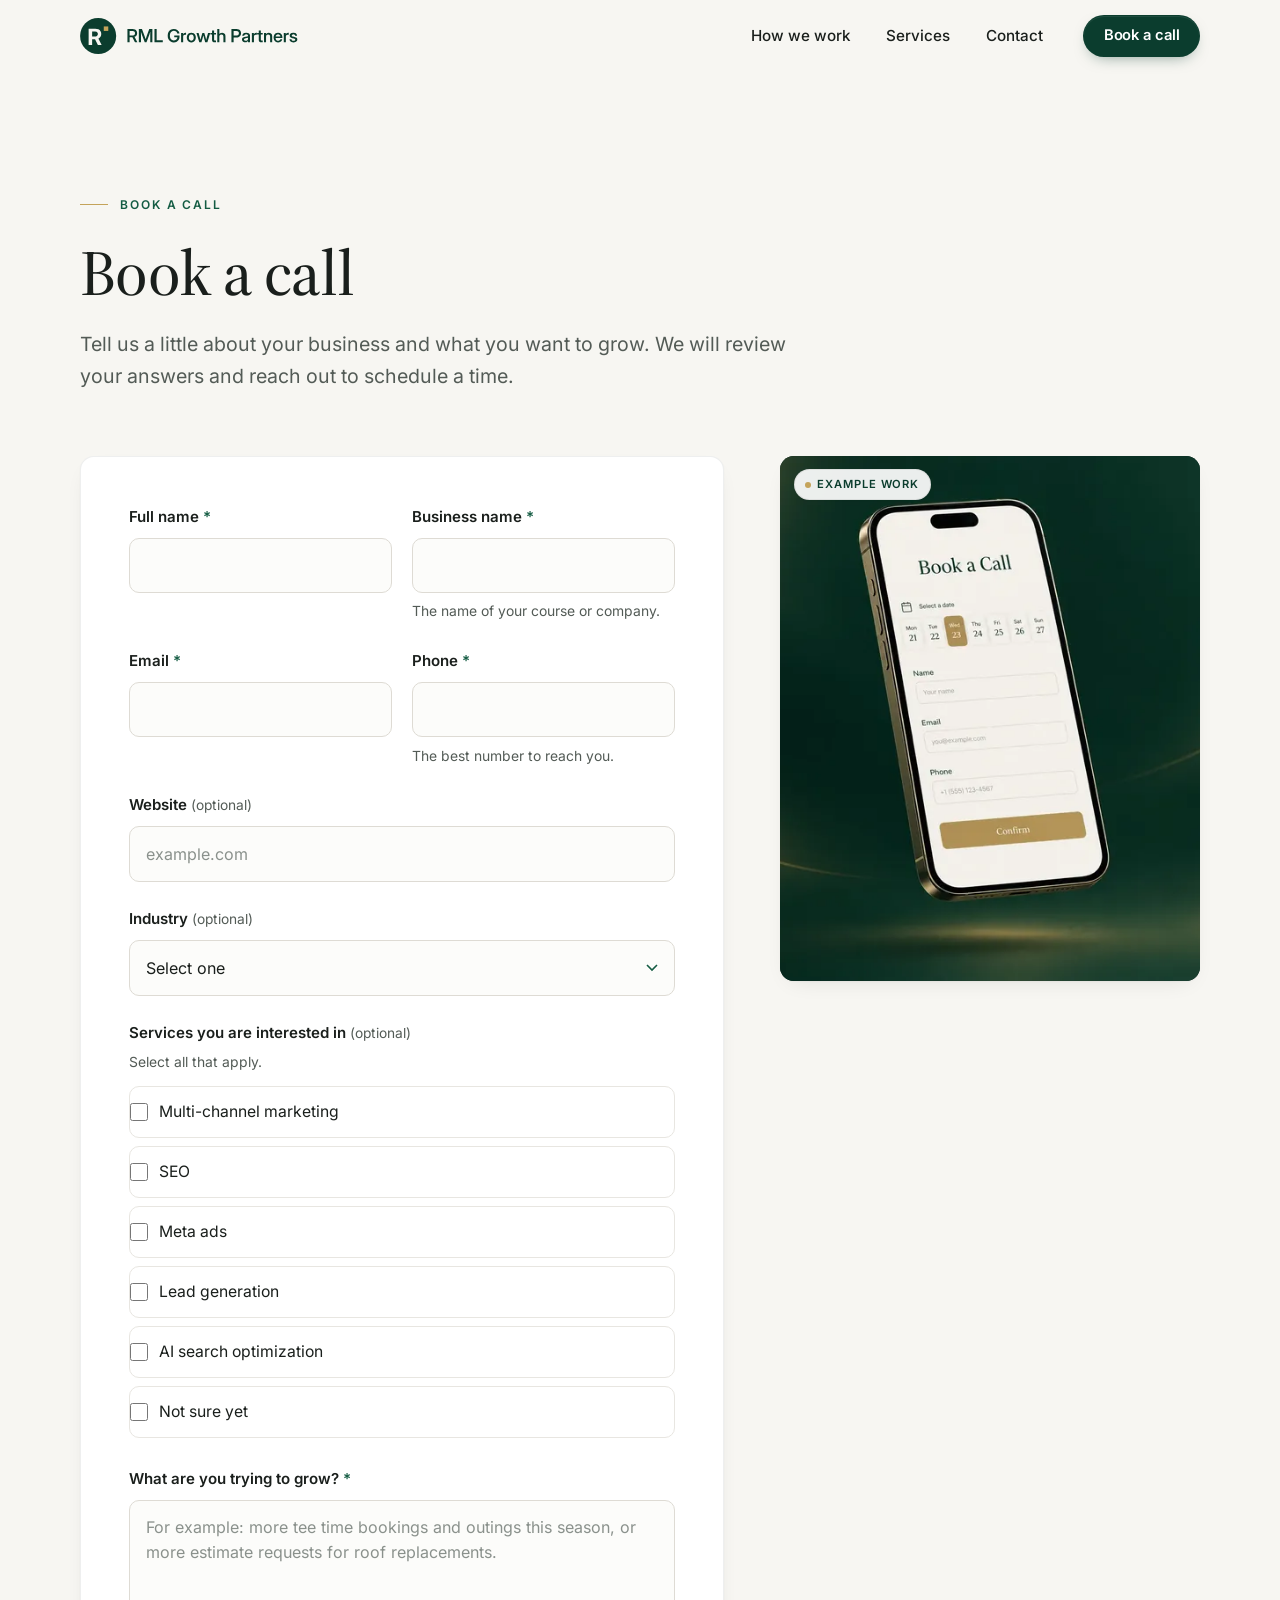
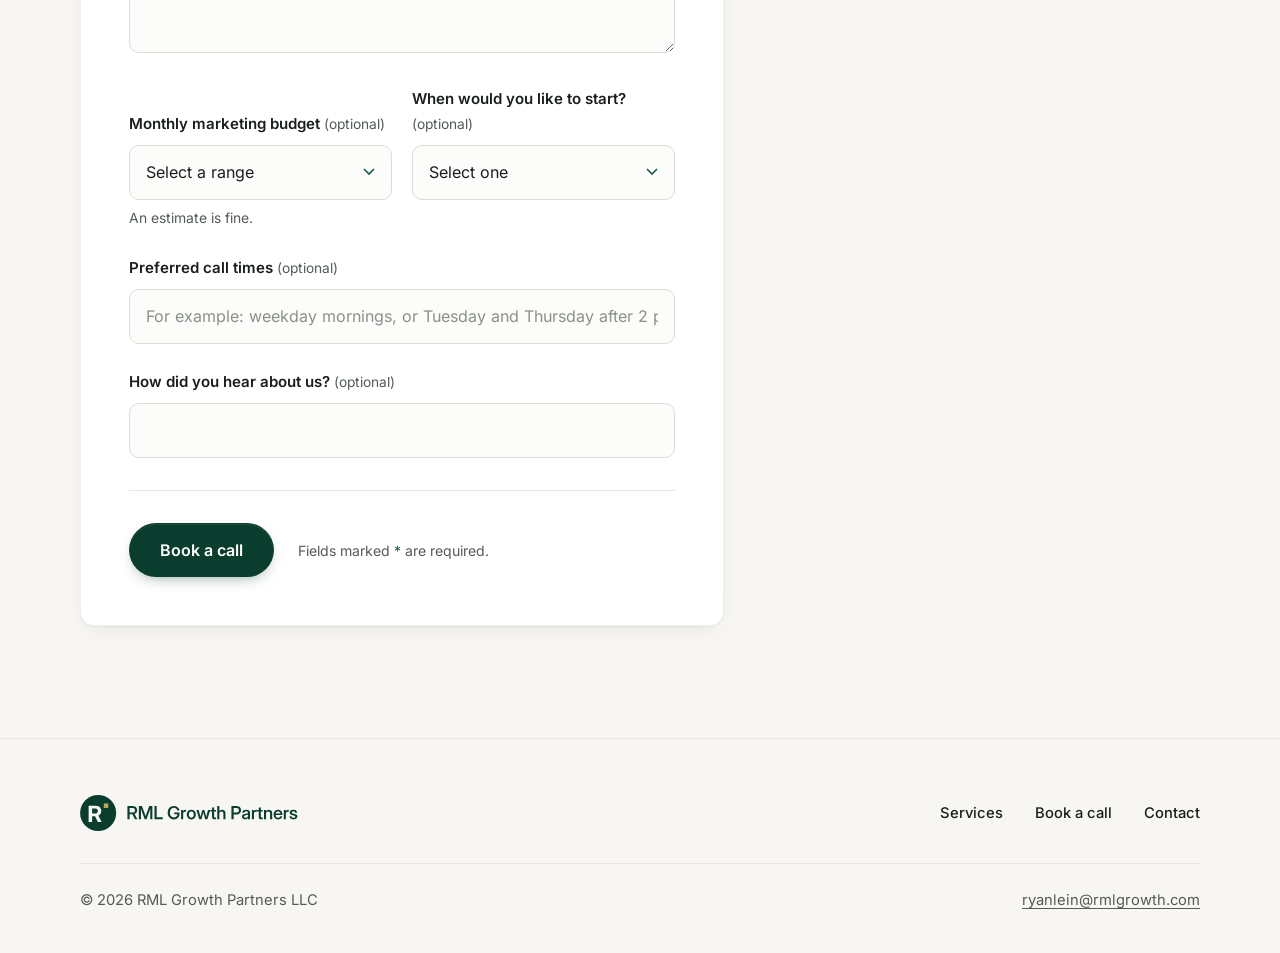
==== commit 441368c0: "v3: R mark logo and favicons, AI search optimization service and explainer" ====
--- a/book/index.html
+++ b/book/index.html
@@ -3,6 +3,7 @@
 <head>
   <meta charset="utf-8">
   <meta name="viewport" content="width=device-width, initial-scale=1">
+  <script>document.documentElement.classList.add("js");</script>
   <title>Book a Call | RML Growth Partners</title>
   <meta name="description" content="Book a call with RML Growth Partners. Tell us what you sell and where growth has stalled, and we will reply with a recommended next step.">
   <meta name="theme-color" content="#0B3D2E">
@@ -10,7 +11,10 @@
   <meta property="og:site_name" content="RML Growth Partners">
   <meta property="og:title" content="Book a Call | RML Growth Partners">
   <meta property="og:description" content="Book a call with RML Growth Partners. Tell us what you sell and where growth has stalled, and we will reply with a recommended next step.">
-  <link rel="icon" type="image/svg+xml" href="../assets/favicon.svg">
+  <link rel="icon" href="../assets/favicon.svg" type="image/svg+xml">
+  <link rel="icon" href="../assets/favicon-32.png" sizes="32x32" type="image/png">
+  <link rel="icon" href="../assets/favicon-16.png" sizes="16x16" type="image/png">
+  <link rel="apple-touch-icon" href="../assets/apple-touch-icon.png" sizes="180x180">
   <link rel="preload" href="../assets/fonts/inter-latin-var.woff2" as="font" type="font/woff2" crossorigin>
   <link rel="preload" href="../assets/fonts/source-serif-4-latin-var.woff2" as="font" type="font/woff2" crossorigin>
   <link rel="stylesheet" href="../styles.css">
@@ -20,8 +24,7 @@
   <header class="site-header">
     <div class="container header-inner">
       <a class="brand" href="../" aria-label="RML Growth Partners home">
-        <img class="brand-mark" src="../assets/favicon.svg" width="34" height="34" alt="">
-        <span class="brand-name">RML Growth Partners</span>
+        <img class="brand-logo" src="../assets/logo/r-mark-lockup-on-light.svg" width="218" height="36" alt="RML Growth Partners">
       </a>
       <button class="nav-toggle" type="button" aria-controls="site-nav" aria-expanded="false" aria-label="Open menu">
         <svg width="22" height="22" viewBox="0 0 24 24" fill="none" stroke="currentColor" stroke-width="1.7" stroke-linecap="round" aria-hidden="true"><path class="i-open" d="M4 7h16M4 12h16M4 17h16"/><path class="i-close" d="M6 6l12 12M18 6L6 18"/></svg>
@@ -106,6 +109,7 @@
                 <label class="check"><input type="checkbox" name="Services you are interested in" value="SEO"><span>SEO</span></label>
                 <label class="check"><input type="checkbox" name="Services you are interested in" value="Meta ads"><span>Meta ads</span></label>
                 <label class="check"><input type="checkbox" name="Services you are interested in" value="Lead generation"><span>Lead generation</span></label>
+                <label class="check"><input type="checkbox" name="Services you are interested in" value="AI search optimization"><span>AI search optimization</span></label>
                 <label class="check"><input type="checkbox" name="Services you are interested in" value="Not sure yet"><span>Not sure yet</span></label>
               </fieldset>
               <div class="field">
@@ -161,7 +165,7 @@
         </div>
         <aside class="form-aside">
           <figure class="card-media aside-media media-dark">
-            <img class="" src="../assets/img/lead-form-phone-booking-800.webp" srcset="../assets/img/lead-form-phone-booking-800.webp 800w, ../assets/img/lead-form-phone-booking-1400.webp 1400w" sizes="(min-width: 1024px) 420px, 100vw" width="1400" height="1045" loading="lazy" decoding="async" alt="Mobile booking form with a date picker and contact fields."><span class="example-tag">Example work</span>
+            <img src="../assets/img/lead-form-phone-booking-800.webp" srcset="../assets/img/lead-form-phone-booking-800.webp 800w, ../assets/img/lead-form-phone-booking-1400.webp 1400w" sizes="(min-width: 1024px) 420px, 100vw" width="1400" height="1045" fetchpriority="high" decoding="async" alt="Mobile booking form with a date picker and contact fields."><span class="example-tag">Example work</span>
           </figure>
         </aside>
       </div>
@@ -171,8 +175,7 @@
     <div class="container">
       <div class="footer-top">
         <a class="brand" href="../" aria-label="RML Growth Partners home">
-          <img class="brand-mark" src="../assets/favicon.svg" width="34" height="34" alt="">
-          <span class="brand-name">RML Growth Partners</span>
+          <img class="brand-logo" src="../assets/logo/r-mark-lockup-on-light.svg" width="218" height="36" alt="RML Growth Partners">
         </a>
         <nav class="footer-nav" aria-label="Footer">
           <ul>
--- a/styles.css
+++ b/styles.css
@@ -71,8 +71,8 @@
 .header-inner { display: flex; align-items: center; justify-content: space-between; height: var(--header-h); gap: 1rem; }
 .brand { display: inline-flex; align-items: center; gap: .7rem; text-decoration: none; color: var(--green-900); }
 .brand:hover { color: var(--green-900); }
-.brand-mark { width: 34px; height: 34px; border-radius: 9px; }
-.brand-name { font-weight: 600; font-size: 1rem; letter-spacing: -0.01em; }
+.brand-logo { display: block; width: auto; height: 36px; }
+@media (max-width: 380px) { .brand-logo { height: 32px; } }
 .nav-toggle { display: inline-flex; align-items: center; justify-content: center; width: 44px; height: 44px; border: 1px solid var(--line); background: var(--white); border-radius: 10px; cursor: pointer; color: var(--green-900); }
 .nav-toggle .i-close { display: none; }
 .nav-toggle[aria-expanded="true"] .i-open { display: none; }
@@ -129,7 +129,17 @@
 /* Hero */
 .hero { position: relative; isolation: isolate; color: var(--white); background: var(--green-900); min-height: min(88vh, 860px); display: flex; align-items: flex-end; overflow: hidden; }
 .hero-media { position: absolute; inset: 0; z-index: -1; }
-.hero-media::after { content: ""; position: absolute; inset: 0; background: linear-gradient(180deg, rgba(11, 61, 46, .52) 0%, rgba(11, 61, 46, .58) 45%, rgba(7, 42, 32, .82) 100%); pointer-events: none; z-index: 2; }
+/* Scrim in brand green. Mobile: text spans the width, so an even top to bottom wash.
+   Desktop: weighted to the left where the headline sits, lighter on the right so the footage reads. */
+.hero-media::after { content: ""; position: absolute; inset: 0; pointer-events: none; z-index: 2;
+  background: linear-gradient(180deg, rgba(11, 61, 46, .58) 0%, rgba(11, 61, 46, .66) 45%, rgba(7, 42, 32, .88) 100%); }
+@media (min-width: 768px) {
+  .hero-media::after {
+    background:
+      linear-gradient(180deg, rgba(7, 42, 32, 0) 55%, rgba(7, 42, 32, .5) 100%),
+      linear-gradient(90deg, rgba(11, 61, 46, .88) 0%, rgba(11, 61, 46, .78) 32%, rgba(11, 61, 46, .45) 62%, rgba(11, 61, 46, .3) 100%);
+  }
+}
 .hero-content { padding-top: 7rem; padding-bottom: 5rem; position: relative; z-index: 3; }
 @media (min-width: 768px) { .hero-content { padding-top: 10rem; padding-bottom: 7.5rem; } }
 .hero h1 { color: var(--white); max-width: 14ch; margin-bottom: 1.75rem; }
@@ -298,3 +308,40 @@
     .field-row > .field > label { align-self: end; }
   }
 }
+
+/* Who we serve: intro beside a featured golf loop */
+.serve-head { display: grid; gap: 2.5rem; margin-bottom: 3.5rem; }
+.serve-head .section-head { margin-bottom: 0; }
+@media (min-width: 1024px) { .serve-head { grid-template-columns: minmax(0, 1fr) minmax(0, 1.05fr); gap: 4rem; align-items: center; margin-bottom: 4.5rem; } }
+.serve-feature { position: relative; aspect-ratio: 16 / 10; border-radius: var(--radius); overflow: hidden; box-shadow: var(--shadow-lg); background: var(--green-900); }
+.serve-feature .loop-video { position: absolute; inset: 0; }
+
+/* v3: AI search card (spans the full row at 960 and up) */
+.card-label { margin: 0 0 .6rem; padding-top: 0; border-top: 0; }
+.card-media.media-ai { background: #E9E4DA; }
+.service-card-wide .card-media img { max-width: 800px; margin: 0 auto; }
+@media (min-width: 960px) {
+  .service-card-wide { grid-column: span 2; flex-direction: row; }
+  .service-card-wide .card-media { flex: 0 0 50%; aspect-ratio: auto; }
+  .service-card-wide .card-body { flex: 1 1 50%; align-self: center; }
+}
+
+/* v3: AI search explainer */
+.faq-section { background: var(--white); border-top: 1px solid var(--line); border-bottom: 1px solid var(--line); }
+.faq-layout .section-head { margin-bottom: 2rem; }
+@media (min-width: 1024px) {
+  .faq-layout { display: grid; grid-template-columns: 5fr 7fr; gap: 4rem; align-items: start; }
+  .faq-layout .section-head { margin-bottom: 0; position: sticky; top: calc(var(--header-h) + 2rem); }
+}
+.faq-list { max-width: 760px; border-top: 1px solid rgba(26, 31, 28, .12); }
+.faq-item { border-bottom: 1px solid rgba(26, 31, 28, .12); }
+.faq-item summary { position: relative; list-style: none; cursor: pointer; padding: 1.4rem 2.75rem 1.4rem 0; font-family: var(--serif); font-weight: 500; font-size: 1.25rem; line-height: 1.35; color: var(--green-900); }
+.faq-item summary::-webkit-details-marker { display: none; }
+.faq-item summary::before, .faq-item summary::after { content: ""; position: absolute; right: .5rem; top: 50%; width: 14px; height: 1.6px; background: var(--green-700); transition: transform .25s var(--ease); }
+.faq-item summary::after { transform: rotate(90deg); }
+.faq-item[open] summary::after { transform: rotate(0deg); }
+.faq-item summary:hover { color: var(--green-700); }
+.faq-item summary:focus-visible { outline: 2px solid var(--green-700); outline-offset: 4px; border-radius: 4px; }
+.faq-item p { margin: 0 0 1.5rem; padding-right: 2.75rem; color: var(--muted); max-width: 64ch; }
+.faq-more { margin: 1.75rem 0 0; font-weight: 600; }
+@media (prefers-reduced-motion: reduce) { .faq-item summary::before, .faq-item summary::after { transition: none; } }
